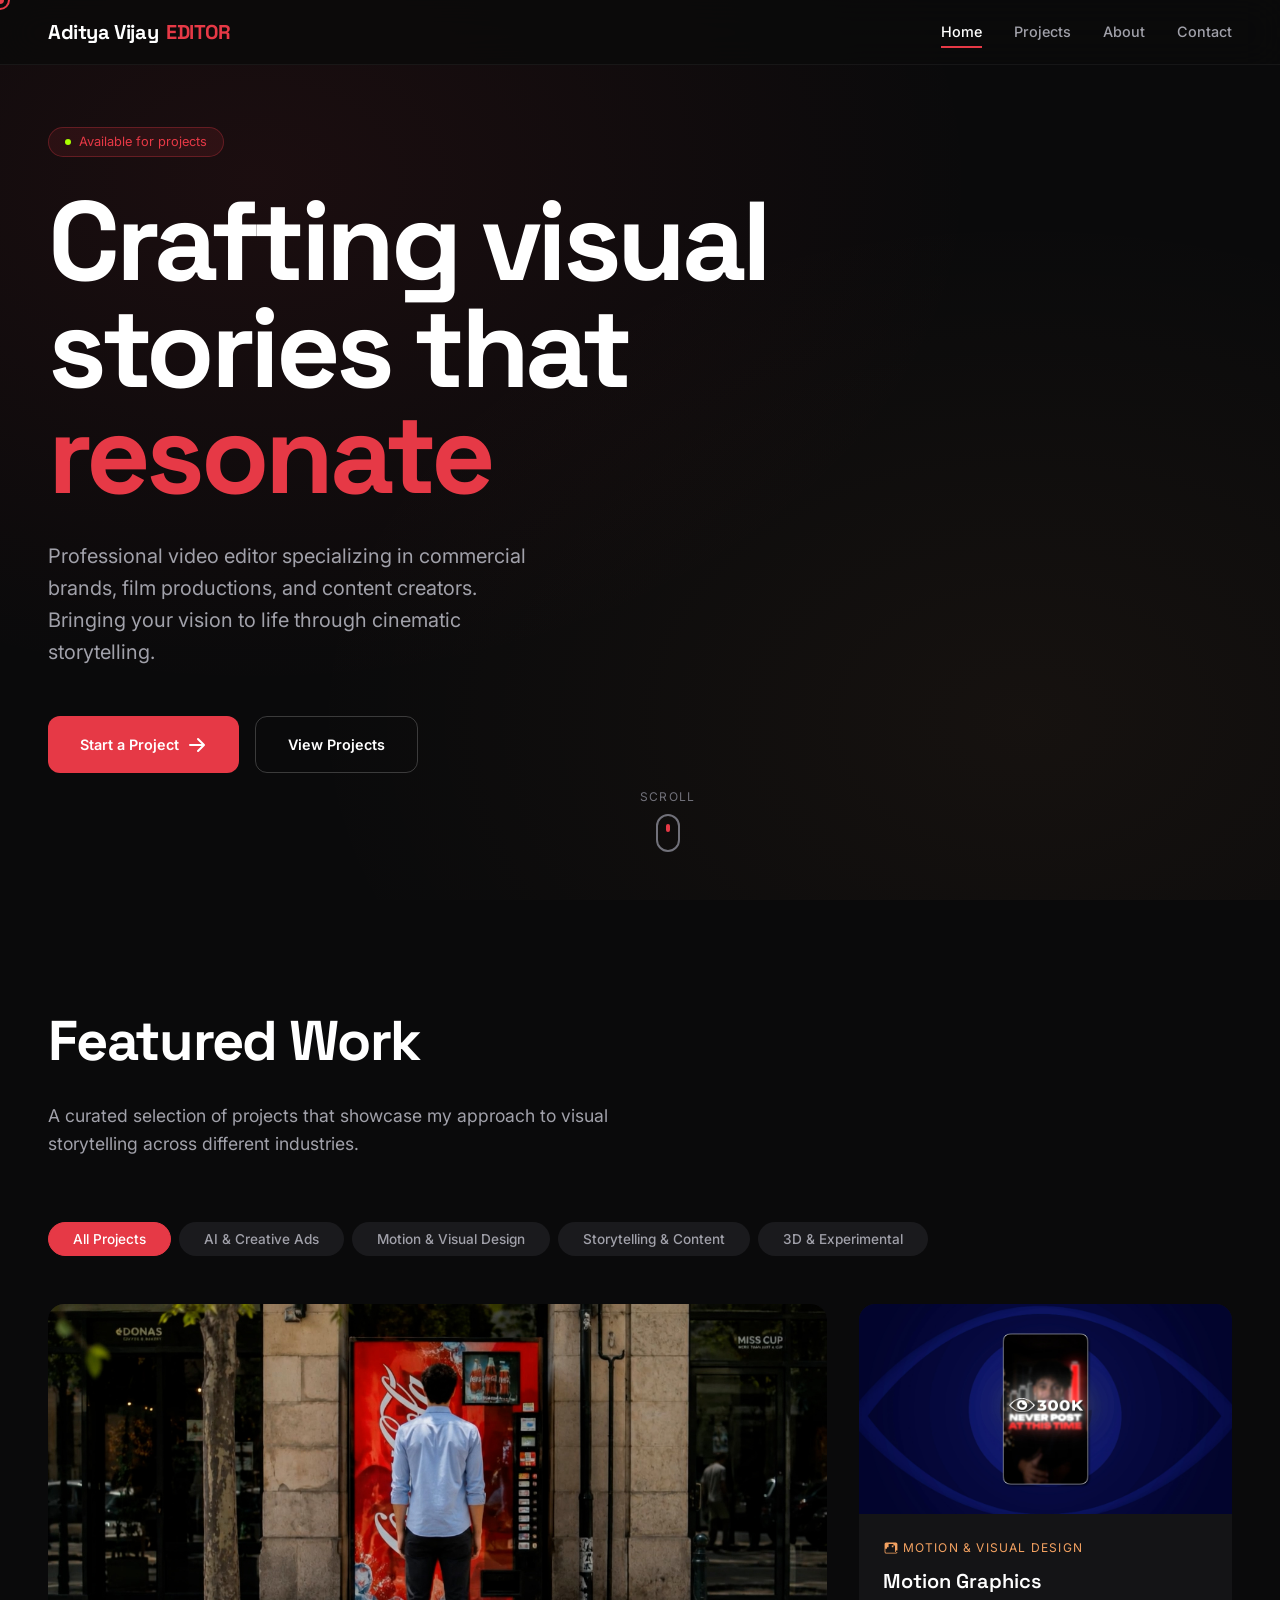
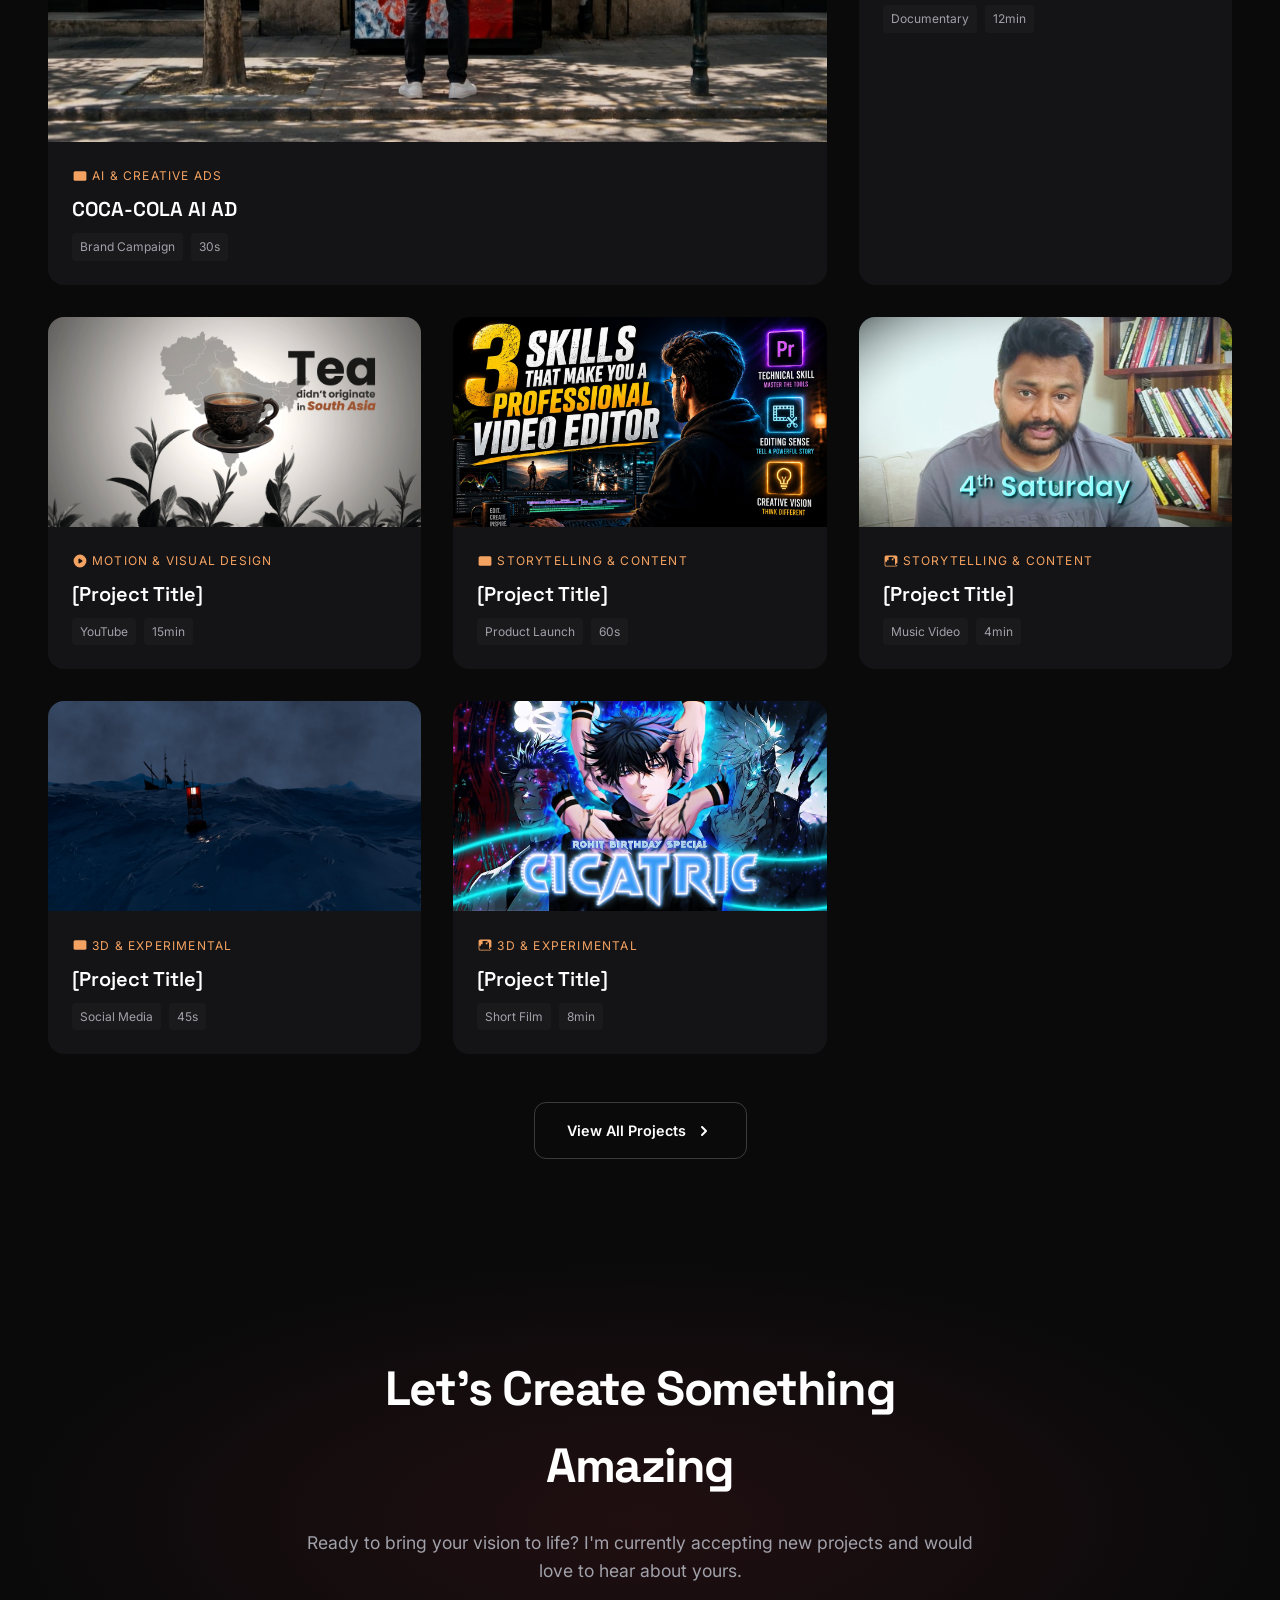
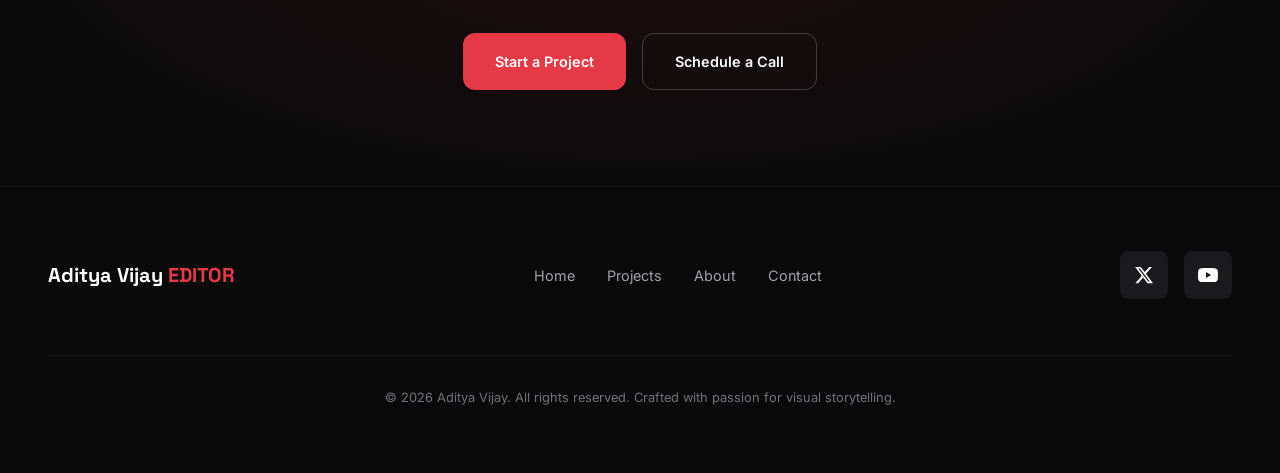
==== video-editor-portfolio/index.html @ f231af37 "Update index.html" ====
<!DOCTYPE html>
<html lang="en">
<head>
  <meta charset="UTF-8">
  <meta name="viewport" content="width=device-width, initial-scale=1.0">
  <meta name="description" content="Professional video editor portfolio showcasing commercial, film, and content creator projects. Specializing in cinematic storytelling and impactful visual narratives.">
  <meta name="keywords" content="video editor, video editing, film editing, commercial video, content creator, youtube editor, documentary editing">
  <meta name="author" content="Aditya Vijay">

  <!-- Open Graph / Social -->
  <meta property="og:type" content="website">
  <meta property="og:title" content="Aditya Vijay - Video Editor">
  <meta property="og:description" content="Professional video editor specializing in commercial, film, and content creator projects.">
  <meta property="og:image" content="images/og-image.jpg">

  <!-- Favicon -->
  <link rel="icon" type="image/svg+xml" href="data:image/svg+xml,<svg xmlns='http://www.w3.org/2000/svg' viewBox='0 0 100 100'><text y='.9em' font-size='90'>🎬</text></svg>">

  <!-- Fonts -->
  <link rel="preconnect" href="https://fonts.googleapis.com">
  <link rel="preconnect" href="https://fonts.gstatic.com" crossorigin>
  <link href="https://fonts.googleapis.com/css2?family=Inter:wght@400;500;600;700&family=Space+Grotesk:wght@600;700&display=swap" rel="stylesheet">

  <!-- Styles -->
  <link rel="stylesheet" href="css/styles.css">

  <title>Aditya Vijay | Video Editor</title>
</head>
<body>
  <!-- Custom Cursor -->
  <div class="cursor"></div>
  <div class="cursor-follower"></div>

  <!-- Navigation -->
  <nav class="nav">
    <a href="index.html" class="nav-logo">
      Aditya Vijay <span>EDITOR</span>
    </a>

    <ul class="nav-links">
      <li><a href="index.html" class="nav-link active">Home</a></li>
      <li><a href="projects.html" class="nav-link">Projects</a></li>
      <li><a href="about.html" class="nav-link">About</a></li>
      <li><a href="contact.html" class="nav-link">Contact</a></li>
    </ul>

    <button class="nav-toggle" aria-label="Toggle menu">
      <span></span>
      <span></span>
      <span></span>
    </button>
  </nav>

  <!-- Hero Section -->
  <section class="hero">
    <div class="hero-content">
      <div class="hero-badge">
        Available for projects
      </div>
      <h1 class="hero-title">
        <span class="line">Crafting visual</span>
        <span class="line">stories that <span class="highlight">resonate</span></span>
      </h1>
      <p class="hero-subtitle">
        Professional video editor specializing in commercial brands, film productions, and content creators. Bringing your vision to life through cinematic storytelling.
      </p>
      <div class="hero-cta">
        <a href="contact.html" class="btn btn-primary">
          Start a Project
          <svg width="20" height="20" viewBox="0 0 20 20" fill="currentColor">
            <path fill-rule="evenodd" d="M10.293 3.293a1 1 0 011.414 0l6 6a1 1 0 010 1.414l-6 6a1 1 0 01-1.414-1.414L14.586 11H3a1 1 0 110-2h11.586l-4.293-4.293a1 1 0 010-1.414z" clip-rule="evenodd"/>
          </svg>
        </a>
        <a href="#work" class="btn btn-secondary">
          View Projects
        </a>
      </div>
    </div>

    <div class="hero-scroll">
      <span>Scroll</span>
      <div class="mouse"></div>
    </div>
  </section>

  <!-- Featured Projects Section -->
  <section id="work" class="section">
    <div class="section-header reveal">
      <h2 class="section-title">Featured Work</h2>
      <p class="section-subtitle">A curated selection of projects that showcase my approach to visual storytelling across different industries.</p>
    </div>

    <!-- Filter Buttons -->
    <div class="filter reveal">
      <button class="filter-btn active" data-filter="all">All Projects</button>
      <button class="filter-btn" data-filter="ai-ads">AI & Creative Ads</button>
      <button class="filter-btn" data-filter="motion">Motion & Visual Design</button>
      <button class="filter-btn" data-filter="storytelling">Storytelling & Content</button>
      <button class="filter-btn" data-filter="3d">3D & Experimental</button>
    </div>

    <!-- Projects Grid -->
    <div class="projects-grid">
      <!-- Project 1 - Commercial (Featured/Large) -->
      <article class="project-card large reveal" data-category="ai-ads">
        <div class="project-thumbnail">
          <!-- PLACEHOLDER: Replace src with actual thumbnail -->
          <img src="Images/AI-AD.jpg" alt="Project thumbnail" loading="lazy">
          <div class="project-overlay">
            <a href="projects/project-1.html" class="btn btn-primary">View Project</a>
          </div>
        </div>
        <div class="project-info">
          <span class="project-category">
            <svg width="16" height="16" fill="currentColor" viewBox="0 0 20 20">
              <path d="M2 6a2 2 0 012-2h12a2 2 0 012 2v8a2 2 0 01-2 2H4a2 2 0 01-2-2V6z"/>
            </svg>
            AI & Creative Ads
          </span>
          <h3 class="project-title">COCA-COLA AI AD</h3>
          <div class="project-tags">
            <span class="project-tag">Brand Campaign</span>
            <span class="project-tag">30s</span>
          </div>
        </div>
      </article>

      <!-- Project 2 - Film -->
      <article class="project-card reveal" data-category="motion">
        <div class="project-thumbnail">
          <img src="Images/Motion-Graphics.jpg" loading="lazy">
          <div class="project-overlay">
            <a href="projects/project-2.html" class="btn btn-primary">View Project</a>
          </div>
        </div>
        <div class="project-info">
          <span class="project-category">
            <svg width="16" height="16" fill="currentColor" viewBox="0 0 20 20">
              <path fill-rule="evenodd" d="M4 3a2 2 0 00-2 2v10a2 2 0 002 2h12a2 2 0 002-2V5a2 2 0 00-2-2H4zm3 2h6v4H7V5zm8 8v2h1v-2h-1zm-2-2H3v4a1 1 0 001 1h12a1 1 0 001-1v-4h-2zm-2-2H5v2h6V9zm6 4h1v2h-1v-2zm-2-2h2v2h-2v-2zm-4-4h4v4h-4V7z" clip-rule="evenodd"/>
            </svg>
            Motion & Visual Design
          </span>
          <h3 class="project-title">Motion Graphics</h3>
          <div class="project-tags">
            <span class="project-tag">Documentary</span>
            <span class="project-tag">12min</span>
          </div>
        </div>
      </article>

      <!-- Project 3 - Content Creator -->
      <article class="project-card reveal" data-category="motion">
        <div class="project-thumbnail">
          <img src="Images/Info-Graphics.jpg" alt="Project thumbnail" loading="lazy">
          <div class="project-overlay">
            <a href="projects/project-3.html" class="btn btn-primary">View Project</a>
          </div>
        </div>
        <div class="project-info">
          <span class="project-category">
            <svg width="16" height="16" fill="currentColor" viewBox="0 0 20 20">
              <path fill-rule="evenodd" d="M10 18a8 8 0 100-16 8 8 0 000 16zM9.555 7.168A1 1 0 008 8v4a1 1 0 001.555.832l3-2a1 1 0 000-1.664l-3-2z" clip-rule="evenodd"/>
            </svg>
            Motion & Visual Design
          </span>
          <h3 class="project-title">[Project Title]</h3>
          <div class="project-tags">
            <span class="project-tag">YouTube</span>
            <span class="project-tag">15min</span>
          </div>
        </div>
      </article>

      <!-- Project 4 - Commercial -->
      <article class="project-card reveal" data-category="storytelling">
        <div class="project-thumbnail">
          <img src="Images/Longform.jpg" alt="Project thumbnail" loading="lazy">
          <div class="project-overlay">
            <a href="projects/project-4.html" class="btn btn-primary">View Project</a>
          </div>
        </div>
        <div class="project-info">
          <span class="project-category">
            <svg width="16" height="16" fill="currentColor" viewBox="0 0 20 20">
              <path d="M2 6a2 2 0 012-2h12a2 2 0 012 2v8a2 2 0 01-2 2H4a2 2 0 01-2-2V6z"/>
            </svg>
            Storytelling & Content
          </span>
          <h3 class="project-title">[Project Title]</h3>
          <div class="project-tags">
            <span class="project-tag">Product Launch</span>
            <span class="project-tag">60s</span>
          </div>
        </div>
      </article>

      <!-- Project 5 - Film -->
      <article class="project-card reveal" data-category="storytelling">
        <div class="project-thumbnail">
          <img src="Images/Documentary.jpg" alt="Project thumbnail" loading="lazy">
          <div class="project-overlay">
            <a href="projects/project-5.html" class="btn btn-primary">View Project</a>
          </div>
        </div>
        <div class="project-info">
          <span class="project-category">
            <svg width="16" height="16" fill="currentColor" viewBox="0 0 20 20">
              <path fill-rule="evenodd" d="M4 3a2 2 0 00-2 2v10a2 2 0 002 2h12a2 2 0 002-2V5a2 2 0 00-2-2H4zm3 2h6v4H7V5zm8 8v2h1v-2h-1zm-2-2H3v4a1 1 0 001 1h12a1 1 0 001-1v-4h-2zm-2-2H5v2h6V9zm6 4h1v2h-1v-2zm-2-2h2v2h-2v-2zm-4-4h4v4h-4V7z" clip-rule="evenodd"/>
            </svg>
            Storytelling & Content
          </span>
          <h3 class="project-title">[Project Title]</h3>
          <div class="project-tags">
            <span class="project-tag">Music Video</span>
            <span class="project-tag">4min</span>
          </div>
        </div>
      </article>

      <!-- Project 7 - Commercial -->
      <article class="project-card reveal" data-category="3d">
        <div class="project-thumbnail">
          <img src="Images/3D.jpg" alt="Project thumbnail" loading="lazy">
          <div class="project-overlay">
            <a href="projects/project-7.html" class="btn btn-primary">View Project</a>
          </div>
        </div>
        <div class="project-info">
          <span class="project-category">
            <svg width="16" height="16" fill="currentColor" viewBox="0 0 20 20">
              <path d="M2 6a2 2 0 012-2h12a2 2 0 012 2v8a2 2 0 01-2 2H4a2 2 0 01-2-2V6z"/>
            </svg>
            3D & Experimental
          </span>
          <h3 class="project-title">[Project Title]</h3>
          <div class="project-tags">
            <span class="project-tag">Social Media</span>
            <span class="project-tag">45s</span>
          </div>
        </div>
      </article>

      <!-- Project 8 - Film -->
      <article class="project-card reveal" data-category="3d">
        <div class="project-thumbnail">
          <img src="Images/AMV.jpg" loading="lazy">
          <div class="project-overlay">
            <a href="projects/project-8.html" class="btn btn-primary">View Project</a>
          </div>
        </div>
        <div class="project-info">
          <span class="project-category">
            <svg width="16" height="16" fill="currentColor" viewBox="0 0 20 20">
              <path fill-rule="evenodd" d="M4 3a2 2 0 00-2 2v10a2 2 0 002 2h12a2 2 0 002-2V5a2 2 0 00-2-2H4zm3 2h6v4H7V5zm8 8v2h1v-2h-1zm-2-2H3v4a1 1 0 001 1h12a1 1 0 001-1v-4h-2zm-2-2H5v2h6V9zm6 4h1v2h-1v-2zm-2-2h2v2h-2v-2zm-4-4h4v4h-4V7z" clip-rule="evenodd"/>
            </svg>
            3D & Experimental
          </span>
          <h3 class="project-title">[Project Title]</h3>
          <div class="project-tags">
            <span class="project-tag">Short Film</span>
            <span class="project-tag">8min</span>
          </div>
        </div>
      </article>
    </div>

    <!-- View All Projects CTA -->
    <div class="text-center mt-5 reveal">
      <a href="projects.html" class="btn btn-secondary">
        View All Projects
        <svg width="20" height="20" viewBox="0 0 20 20" fill="currentColor">
          <path fill-rule="evenodd" d="M7.293 14.707a1 1 0 010-1.414L10.586 10 7.293 6.707a1 1 0 011.414-1.414l4 4a1 1 0 010 1.414l-4 4a1 1 0 01-1.414 0z" clip-rule="evenodd"/>
        </svg>
      </a>
    </div>
  </section>

  <!-- CTA Section -->
  <section class="cta-section">
    <div class="cta-content reveal">
      <h2>Let's Create Something Amazing</h2>
      <p>Ready to bring your vision to life? I'm currently accepting new projects and would love to hear about yours.</p>
      <div class="cta-buttons">
        <a href="contact.html" class="btn btn-primary">
          Start a Project
        </a>
        <a href="contact.html#schedule" class="btn btn-secondary">
          Schedule a Call
        </a>
      </div>
    </div>
  </section>

  <!-- Footer -->
  <footer class="footer">
    <div class="footer-content">
      <a href="index.html" class="footer-logo">
        Aditya Vijay <span>EDITOR</span>
      </a>

      <div class="footer-links">
        <a href="index.html" class="footer-link">Home</a>
        <a href="projects.html" class="footer-link">Projects</a>
        <a href="about.html" class="footer-link">About</a>
        <a href="contact.html" class="footer-link">Contact</a>
      </div>

      <!-- Social Links -->
      <div class="footer-social">
        <a href="#" class="social-link" aria-label="X (Twitter)" title="X (Twitter)">
          <svg viewBox="0 0 24 24" fill="currentColor">
            <path d="M18.244 2.25h3.308l-7.227 8.26 8.502 11.24H16.17l-5.214-6.817L4.99 21.75H1.68l7.73-8.835L1.254 2.25H8.08l4.713 6.231zm-1.161 17.52h1.833L7.084 4.126H5.117z"/>
          </svg>
        </a>
        <a href="https://www.youtube.com/@AdityaVijay-Edits" class="social-link" aria-label="YouTube" title="YouTube" target="_blank">
          <svg viewBox="0 0 24 24" fill="currentColor">
            <path d="M23.498 6.186a3.016 3.016 0 0 0-2.122-2.136C19.505 3.545 12 3.545 12 3.545s-7.505 0-9.377.505A3.017 3.017 0 0 0 .502 6.186C0 8.07 0 12 0 12s0 3.93.502 5.814a3.016 3.016 0 0 0 2.122 2.136c1.871.505 9.376.505 9.376.505s7.505 0 9.377-.505a3.015 3.015 0 0 0 2.122-2.136C24 15.93 24 12 24 12s0-3.93-.502-5.814zM9.545 15.568V8.432L15.818 12l-6.273 3.568z"/>
          </svg>
        </a>
      </div>

      <p class="footer-copyright">
        © 2026 Aditya Vijay. All rights reserved. Crafted with passion for visual storytelling.
      </p>
    </div>
  </footer>

  <!-- Scripts -->
  <script src="js/main.js"></script>
</body>
</html>
---- video-editor-portfolio/css/styles.css ----
/* ========================================
   VIDEO EDITOR PORTFOLIO - MAIN STYLES
   Experimental & Cinematic Design
   ======================================== */

/* CSS CUSTOM PROPERTIES */
:root {
  /* Colors - Dark Cinematic Palette */
  --color-bg-primary: #0a0a0b;
  --color-bg-secondary: #111113;
  --color-bg-tertiary: #1a1a1d;
  --color-bg-card: #141416;

  /* Accent Colors */
  --color-accent-primary: #e63946;
  --color-accent-secondary: #f4a261;
  --color-accent-glow: rgba(230, 57, 70, 0.4);

  /* Text Colors */
  --color-text-primary: #ffffff;
  --color-text-secondary: #a1a1aa;
  --color-text-muted: #71717a;

  /* Typography */
  --font-main: 'Inter', -apple-system, BlinkMacSystemFont, 'Segoe UI', sans-serif;
  --font-display: 'Space Grotesk', 'Inter', sans-serif;

  /* Spacing */
  --space-xs: 0.25rem;
  --space-sm: 0.5rem;
  --space-md: 1rem;
  --space-lg: 1.5rem;
  --space-xl: 2rem;
  --space-2xl: 3rem;
  --space-3xl: 4rem;
  --space-4xl: 6rem;

  /* Transitions */
  --transition-fast: 150ms cubic-bezier(0.4, 0, 0.2, 1);
  --transition-base: 300ms cubic-bezier(0.4, 0, 0.2, 1);
  --transition-slow: 500ms cubic-bezier(0.4, 0, 0.2, 1);
  --transition-smooth: 600ms cubic-bezier(0.34, 1.56, 0.64, 1);

  /* Border Radius */
  --radius-sm: 4px;
  --radius-md: 8px;
  --radius-lg: 12px;
  --radius-xl: 16px;
  --radius-full: 9999px;

  /* Shadows */
  --shadow-glow: 0 0 40px var(--color-accent-glow);
  --shadow-card: 0 4px 24px rgba(0, 0, 0, 0.4);
  --shadow-hover: 0 8px 40px rgba(0, 0, 0, 0.6);
}

/* ========================================
   BASE RESET & TYPOGRAPHY
   ======================================== */

*, *::before, *::after {
  margin: 0;
  padding: 0;
  box-sizing: border-box;
}

html {
  scroll-behavior: smooth;
  -webkit-font-smoothing: antialiased;
  -moz-osx-font-smoothing: grayscale;
}

body {
  font-family: var(--font-main);
  background-color: var(--color-bg-primary);
  color: var(--color-text-primary);
  line-height: 1.6;
  overflow-x: hidden;
  cursor: none; /* Custom cursor enabled */
}

a {
  color: inherit;
  text-decoration: none;
  cursor: none;
}

button {
  font-family: inherit;
  cursor: none;
  border: none;
  background: none;
}

img, video {
  max-width: 100%;
  height: auto;
  display: block;
}

/* Custom Cursor */
.cursor {
  width: 20px;
  height: 20px;
  border: 2px solid var(--color-accent-primary);
  border-radius: 50%;
  position: fixed;
  pointer-events: none;
  z-index: 10000;
  transition: transform 0.1s ease, background 0.2s ease;
  transform: translate(-50%, -50%);
}

.cursor.hover {
  transform: translate(-50%, -50%) scale(1.5);
  background: var(--color-accent-primary);
  opacity: 0.3;
}

.cursor-follower {
  width: 8px;
  height: 8px;
  background: var(--color-accent-primary);
  border-radius: 50%;
  position: fixed;
  pointer-events: none;
  z-index: 10001;
  transition: transform 0.08s ease;
  transform: translate(-50%, -50%);
}

/* ========================================
   NAVIGATION
   ======================================== */

.nav {
  position: fixed;
  top: 0;
  left: 0;
  right: 0;
  z-index: 1000;
  padding: var(--space-md) var(--space-2xl);
  display: flex;
  justify-content: space-between;
  align-items: center;
  background: rgba(10, 10, 11, 0.8);
  backdrop-filter: blur(20px);
  border-bottom: 1px solid rgba(255, 255, 255, 0.05);
  transition: transform var(--transition-base);
}

.nav.hidden {
  transform: translateY(-100%);
}

.nav-logo {
  font-family: var(--font-display);
  font-size: 1.25rem;
  font-weight: 700;
  letter-spacing: -0.02em;
  color: var(--color-text-primary);
  display: flex;
  align-items: center;
  gap: var(--space-sm);
}

.nav-logo span {
  color: var(--color-accent-primary);
}

.nav-links {
  display: flex;
  gap: var(--space-xl);
  list-style: none;
}

.nav-link {
  font-size: 0.9rem;
  font-weight: 500;
  color: var(--color-text-secondary);
  position: relative;
  padding: var(--space-sm) 0;
  transition: color var(--transition-fast);
}

.nav-link::after {
  content: '';
  position: absolute;
  bottom: 0;
  left: 0;
  width: 0;
  height: 2px;
  background: var(--color-accent-primary);
  transition: width var(--transition-base);
}

.nav-link:hover,
.nav-link.active {
  color: var(--color-text-primary);
}

.nav-link:hover::after,
.nav-link.active::after {
  width: 100%;
}

/* Mobile Menu Toggle */
.nav-toggle {
  display: none;
  flex-direction: column;
  gap: 5px;
  padding: var(--space-sm);
}

.nav-toggle span {
  width: 24px;
  height: 2px;
  background: var(--color-text-primary);
  transition: var(--transition-base);
}

/* ========================================
   HERO SECTION
   ======================================== */

.hero {
  min-height: 100vh;
  display: flex;
  flex-direction: column;
  justify-content: center;
  padding: var(--space-4xl) var(--space-2xl);
  position: relative;
  overflow: hidden;
}

.hero::before {
  content: '';
  position: absolute;
  top: 0;
  left: 0;
  right: 0;
  bottom: 0;
  background:
    radial-gradient(ellipse at 20% 20%, rgba(230, 57, 70, 0.08) 0%, transparent 50%),
    radial-gradient(ellipse at 80% 80%, rgba(244, 162, 97, 0.05) 0%, transparent 50%);
  pointer-events: none;
}

.hero-content {
  max-width: 800px;
  position: relative;
  z-index: 1;
}

.hero-badge {
  display: inline-flex;
  align-items: center;
  gap: var(--space-sm);
  padding: var(--space-xs) var(--space-md);
  background: rgba(230, 57, 70, 0.1);
  border: 1px solid rgba(230, 57, 70, 0.3);
  border-radius: var(--radius-full);
  font-size: 0.8rem;
  color: var(--color-accent-primary);
  margin-bottom: var(--space-xl);
  animation: fadeInUp 0.8s ease forwards;
}

.hero-badge::before {
  content: '';
  width: 6px;
  height: 6px;
  background: rgba(170, 255, 0, 1);
  border-radius: 50%;
  animation: pulse 2s infinite;
}

.hero-title {
  font-family: var(--font-display);
  font-size: clamp(3rem, 10vw, 7rem);
  font-weight: 700;
  line-height: 0.95;
  letter-spacing: -0.04em;
  margin-bottom: var(--space-xl);
  animation: fadeInUp 0.8s ease 0.1s forwards;
  opacity: 0;
}

.hero-title .line {
  display: block;
}

.hero-title .highlight {
  color: var(--color-accent-primary);
  position: relative;
}

.hero-subtitle {
  font-size: 1.25rem;
  color: var(--color-text-secondary);
  max-width: 500px;
  margin-bottom: var(--space-2xl);
  animation: fadeInUp 0.8s ease 0.2s forwards;
  opacity: 0;
}

.hero-cta {
  display: flex;
  gap: var(--space-md);
  flex-wrap: wrap;
  animation: fadeInUp 0.8s ease 0.3s forwards;
  opacity: 0;
}

/* Hero Scroll Indicator */
.hero-scroll {
  position: absolute;
  bottom: var(--space-2xl);
  left: 50%;
  transform: translateX(-50%);
  display: flex;
  flex-direction: column;
  align-items: center;
  gap: var(--space-sm);
  animation: fadeInUp 0.8s ease 0.5s forwards, float 3s ease-in-out infinite 1s;
  opacity: 0;
}

.hero-scroll span {
  font-size: 0.75rem;
  color: var(--color-text-muted);
  text-transform: uppercase;
  letter-spacing: 0.1em;
}

.hero-scroll .mouse {
  width: 24px;
  height: 38px;
  border: 2px solid var(--color-text-muted);
  border-radius: var(--radius-full);
  position: relative;
}

.hero-scroll .mouse::before {
  content: '';
  position: absolute;
  top: 8px;
  left: 50%;
  width: 4px;
  height: 8px;
  background: var(--color-accent-primary);
  border-radius: var(--radius-full);
  transform: translateX(-50%);
  animation: scroll 2s ease-in-out infinite;
}

/* ========================================
   BUTTONS
   ======================================== */

.btn {
  display: inline-flex;
  align-items: center;
  justify-content: center;
  gap: var(--space-sm);
  padding: var(--space-md) var(--space-xl);
  font-size: 0.9rem;
  font-weight: 600;
  border-radius: var(--radius-lg);
  transition: var(--transition-base);
  position: relative;
  overflow: hidden;
}

.btn-primary {
  background: var(--color-accent-primary);
  color: var(--color-text-primary);
}

.btn-primary:hover {
  background: #c1121f;
  transform: translateY(-2px);
  box-shadow: var(--shadow-glow);
}

.btn-secondary {
  background: transparent;
  color: var(--color-text-primary);
  border: 1px solid rgba(255, 255, 255, 0.2);
}

.btn-secondary:hover {
  background: rgba(255, 255, 255, 0.05);
  border-color: rgba(255, 255, 255, 0.4);
}

.btn-ghost {
  color: var(--color-text-secondary);
}

.btn-ghost:hover {
  color: var(--color-text-primary);
}

/* ========================================
   SECTION STYLES
   ======================================== */

.section {
  padding: var(--space-4xl) var(--space-2xl);
  position: relative;
}

.section-header {
  margin-bottom: var(--space-3xl);
}

.section-title {
  font-family: var(--font-display);
  font-size: clamp(2rem, 5vw, 3.5rem);
  font-weight: 700;
  letter-spacing: -0.03em;
  margin-bottom: var(--space-md);
}

.section-subtitle {
  font-size: 1.1rem;
  color: var(--color-text-secondary);
  max-width: 600px;
}

/* ========================================
   CLIENT LOGOS SECTION
   ======================================== */

.clients {
  padding: var(--space-3xl) var(--space-2xl);
  border-top: 1px solid rgba(255, 255, 255, 0.05);
  border-bottom: 1px solid rgba(255, 255, 255, 0.05);
  overflow: hidden;
}

.clients-title {
  font-size: 0.8rem;
  text-transform: uppercase;
  letter-spacing: 0.1em;
  color: var(--color-text-muted);
  margin-bottom: var(--space-xl);
  text-align: center;
}

.clients-track {
  display: flex;
  gap: var(--space-3xl);
  animation: scroll 20s linear infinite;
}

.clients-track:hover {
  animation-play-state: paused;
}

.client-logo {
  flex-shrink: 0;
  height: 40px;
  display: flex;
  align-items: center;
  justify-content: center;
  opacity: 0.5;
  transition: opacity var(--transition-fast);
}

.client-logo:hover {
  opacity: 1;
}

.client-logo svg {
  height: 100%;
  width: auto;
}

/* ========================================
   FILTER BUTTONS
   ======================================== */

.filter {
  display: flex;
  gap: var(--space-sm);
  flex-wrap: wrap;
  margin-bottom: var(--space-2xl);
}

.filter-btn {
  padding: var(--space-sm) var(--space-lg);
  font-size: 0.85rem;
  font-weight: 500;
  color: var(--color-text-secondary);
  background: var(--color-bg-tertiary);
  border-radius: var(--radius-full);
  transition: var(--transition-base);
  border: 1px solid transparent;
}

.filter-btn:hover {
  color: var(--color-text-primary);
  background: var(--color-bg-card);
}

.filter-btn.active {
  color: var(--color-text-primary);
  background: var(--color-accent-primary);
  border-color: var(--color-accent-primary);
}

/* ========================================
   PROJECT GRID
   ======================================== */

.projects-grid {
  display: grid;
  grid-template-columns: repeat(auto-fit, minmax(350px, 1fr));
  gap: var(--space-xl);
}

.project-card {
  position: relative;
  border-radius: var(--radius-xl);
  overflow: hidden;
  background: var(--color-bg-card);
  transition: var(--transition-smooth);
  opacity: 1;
  transform: translateY(0);
}

.project-card.hidden {
  display: none;
}

.project-card.animating {
  opacity: 0;
  transform: translateY(20px);
}

.project-card:hover {
  transform: translateY(-8px);
  box-shadow: var(--shadow-hover);
}

.project-thumbnail {
  position: relative;
  aspect-ratio: 16/9;
  overflow: hidden;
  background: var(--color-bg-tertiary);
}

.project-thumbnail img {
  width: 100%;
  height: 100%;
  object-fit: cover;
  transition: transform var(--transition-slow);
}

.project-card:hover .project-thumbnail img {
  transform: scale(1.05);
}

.project-overlay {
  position: absolute;
  inset: 0;
  background: linear-gradient(to top, rgba(0, 0, 0, 0.9) 0%, transparent 60%);
  display: flex;
  flex-direction: column;
  justify-content: flex-end;
  padding: var(--space-xl);
  opacity: 0;
  transition: opacity var(--transition-base);
}

.project-card:hover .project-overlay {
  opacity: 1;
}

.project-overlay .btn {
  align-self: flex-start;
  margin-top: var(--space-md);
}

.project-category {
  display: inline-flex;
  align-items: center;
  gap: var(--space-xs);
  font-size: 0.75rem;
  text-transform: uppercase;
  letter-spacing: 0.1em;
  color: var(--color-accent-secondary);
  margin-bottom: var(--space-sm);
}

.project-info {
  padding: var(--space-lg);
}

.project-client {
  font-size: 0.85rem;
  color: var(--color-text-muted);
  margin-bottom: var(--space-xs);
}

.project-title {
  font-family: var(--font-display);
  font-size: 1.25rem;
  font-weight: 600;
  margin-bottom: var(--space-sm);
}

.project-tags {
  display: flex;
  gap: var(--space-sm);
  flex-wrap: wrap;
}

.project-tag {
  font-size: 0.75rem;
  padding: var(--space-xs) var(--space-sm);
  background: var(--color-bg-tertiary);
  color: var(--color-text-secondary);
  border-radius: var(--radius-sm);
}

/* Asymmetric Layout for Featured Projects */
.project-card.large {
  grid-column: span 2;
}

@media (max-width: 768px) {
  .project-card.large {
    grid-column: span 1;
  }
}

/* ========================================
   PROJECT DETAIL PAGE
   ======================================== */

.project-hero {
  min-height: 60vh;
  display: flex;
  flex-direction: column;
  justify-content: flex-end;
  padding: var(--space-4xl) var(--space-2xl);
  position: relative;
  background: var(--color-bg-secondary);
}

.project-hero::before {
  content: '';
  position: absolute;
  inset: 0;
  background: linear-gradient(to top, var(--color-bg-primary) 0%, transparent 50%);
  pointer-events: none;
}

.project-hero-content {
  max-width: 800px;
  position: relative;
  z-index: 1;
}

.project-hero .project-category {
  margin-bottom: var(--space-lg);
}

.project-hero h1 {
  font-family: var(--font-display);
  font-size: clamp(2.5rem, 6vw, 4rem);
  font-weight: 700;
  letter-spacing: -0.03em;
  margin-bottom: var(--space-lg);
}

.project-meta {
  display: flex;
  gap: var(--space-xl);
  flex-wrap: wrap;
  margin-bottom: var(--space-xl);
}

.project-meta-item {
  display: flex;
  flex-direction: column;
  gap: var(--space-xs);
}

.project-meta-label {
  font-size: 0.75rem;
  text-transform: uppercase;
  letter-spacing: 0.1em;
  color: var(--color-text-muted);
}

.project-meta-value {
  font-weight: 500;
}

.project-video {
  width: 100%;
  max-width: 1200px;
  margin: 0 auto;
  padding: var(--space-2xl);
}

.video-container {
  position: relative;
  aspect-ratio: 16/9;
  border-radius: var(--radius-xl);
  overflow: hidden;
  background: var(--color-bg-tertiary);
}

.video-container iframe,
.video-container video {
  width: 100%;
  height: 100%;
  border: none;
}

.project-description {
  max-width: 800px;
  margin: 0 auto;
  padding: var(--space-3xl) var(--space-2xl);
}

.project-description h2 {
  font-family: var(--font-display);
  font-size: 1.75rem;
  margin-bottom: var(--space-lg);
}

.project-description p {
  font-size: 1.1rem;
  color: var(--color-text-secondary);
  margin-bottom: var(--space-lg);
}

/* ========================================
   ABOUT PAGE
   ======================================== */

.about-intro {
  min-height: 60vh;
  display: flex;
  flex-direction: column;
  justify-content: center;
  padding: var(--space-4xl) var(--space-2xl);
}

.about-intro h1 {
  font-family: var(--font-display);
  font-size: clamp(2.5rem, 6vw, 4rem);
  font-weight: 700;
  letter-spacing: -0.03em;
  max-width: 900px;
  margin-bottom: var(--space-xl);
}

.about-intro p {
  font-size: 1.25rem;
  color: var(--color-text-secondary);
  max-width: 600px;
  line-height: 1.7;
}

.about-content {
  display: grid;
  grid-template-columns: 1fr 1fr;
  gap: var(--space-4xl);
  padding: var(--space-4xl) var(--space-2xl);
  max-width: 1400px;
  margin: 0 auto;
}

.about-image {
  position: relative;
}

.about-image-container {
  position: sticky;
  top: 100px;
  aspect-ratio: 3/4;
  border-radius: var(--radius-xl);
  overflow: hidden;
  background: var(--color-bg-tertiary);
}

.about-image-container img {
  width: 100%;
  height: 100%;
  object-fit: cover;
}

.about-text {
  padding-top: var(--space-xl);
}

.about-section {
  margin-bottom: var(--space-3xl);
}

.about-section h2 {
  font-family: var(--font-display);
  font-size: 1.75rem;
  margin-bottom: var(--space-lg);
  color: var(--color-accent-primary);
}

.about-section p {
  color: var(--color-text-secondary);
  margin-bottom: var(--space-md);
  line-height: 1.8;
}

.philosophy-list {
  list-style: none;
  display: flex;
  flex-direction: column;
  gap: var(--space-lg);
}

.philosophy-list li {
  display: flex;
  gap: var(--space-md);
  align-items: flex-start;
}

.philosophy-number {
  width: 32px;
  height: 32px;
  display: flex;
  align-items: center;
  justify-content: center;
  background: var(--color-accent-primary);
  color: var(--color-text-primary);
  font-weight: 600;
  font-size: 0.9rem;
  border-radius: var(--radius-full);
  flex-shrink: 0;
}

.philosophy-content h3 {
  font-size: 1.1rem;
  margin-bottom: var(--space-xs);
}

.philosophy-content p {
  font-size: 0.95rem;
}

/* ========================================
   CONTACT PAGE
   ======================================== */

.contact-hero {
  min-height: 50vh;
  display: flex;
  flex-direction: column;
  justify-content: center;
  padding: var(--space-4xl) var(--space-2xl);
}

.contact-hero h1 {
  font-family: var(--font-display);
  font-size: clamp(2.5rem, 6vw, 4rem);
  font-weight: 700;
  letter-spacing: -0.03em;
  margin-bottom: var(--space-lg);
}

.contact-hero p {
  font-size: 1.25rem;
  color: var(--color-text-secondary);
  max-width: 500px;
}

.contact-content {
  display: grid;
  grid-template-columns: 1fr 1fr;
  gap: var(--space-4xl);
  padding: var(--space-2xl) var(--space-2xl) var(--space-4xl);
  max-width: 1200px;
  margin: 0 auto;
}

.contact-form-container {
  background: var(--color-bg-secondary);
  padding: var(--space-2xl);
  border-radius: var(--radius-xl);
  border: 1px solid rgba(255, 255, 255, 0.05);
}

.contact-form h2 {
  font-family: var(--font-display);
  font-size: 1.5rem;
  margin-bottom: var(--space-xl);
}

.form-group {
  margin-bottom: var(--space-lg);
}

.form-group label {
  display: block;
  font-size: 0.85rem;
  font-weight: 500;
  margin-bottom: var(--space-sm);
  color: var(--color-text-secondary);
}

.form-group input,
.form-group textarea,
.form-group select {
  width: 100%;
  padding: var(--space-md);
  font-family: inherit;
  font-size: 1rem;
  color: var(--color-text-primary);
  background: var(--color-bg-primary);
  border: 1px solid rgba(255, 255, 255, 0.1);
  border-radius: var(--radius-md);
  transition: var(--transition-fast);
}

.form-group input:focus,
.form-group textarea:focus,
.form-group select:focus {
  outline: none;
  border-color: var(--color-accent-primary);
  box-shadow: 0 0 0 3px rgba(230, 57, 70, 0.1);
}

.form-group textarea {
  min-height: 150px;
  resize: vertical;
}

.form-row {
  display: grid;
  grid-template-columns: 1fr 1fr;
  gap: var(--space-md);
}

.form-submit {
  width: 100%;
  padding: var(--space-md);
  margin-top: var(--space-md);
}

.form-note {
  font-size: 0.8rem;
  color: var(--color-text-muted);
  text-align: center;
  margin-top: var(--space-md);
}

.contact-info {
  display: flex;
  flex-direction: column;
  gap: var(--space-xl);
}

.contact-card {
  background: var(--color-bg-secondary);
  padding: var(--space-xl);
  border-radius: var(--radius-xl);
  border: 1px solid rgba(255, 255, 255, 0.05);
}

.contact-card h3 {
  font-family: var(--font-display);
  font-size: 1.25rem;
  margin-bottom: var(--space-md);
}

.contact-card p {
  color: var(--color-text-secondary);
  margin-bottom: var(--space-lg);
}

.contact-card .btn {
  width: 100%;
}

/* Social Links */
.social-links {
  display: flex;
  gap: var(--space-md);
  margin-top: var(--space-lg);
}

.social-link {
  width: 48px;
  height: 48px;
  display: flex;
  align-items: center;
  justify-content: center;
  background: var(--color-bg-tertiary);
  border-radius: var(--radius-md);
  transition: var(--transition-base);
}

.social-link:hover {
  background: var(--color-accent-primary);
  transform: translateY(-3px);
}

.social-link svg {
  width: 20px;
  height: 20px;
  fill: currentColor;
}

/* ========================================
   FOOTER
   ======================================== */

.footer {
  padding: var(--space-3xl) var(--space-2xl);
  border-top: 1px solid rgba(255, 255, 255, 0.05);
}

.footer-content {
  display: flex;
  justify-content: space-between;
  align-items: center;
  flex-wrap: wrap;
  gap: var(--space-lg);
}

.footer-logo {
  font-family: var(--font-display);
  font-size: 1.25rem;
  font-weight: 700;
}

.footer-logo span {
  color: var(--color-accent-primary);
}

.footer-links {
  display: flex;
  gap: var(--space-xl);
}

.footer-link {
  font-size: 0.9rem;
  color: var(--color-text-secondary);
  transition: color var(--transition-fast);
}

.footer-link:hover {
  color: var(--color-text-primary);
}

.footer-social {
  display: flex;
  gap: var(--space-md);
}

.footer-copyright {
  width: 100%;
  text-align: center;
  font-size: 0.8rem;
  color: var(--color-text-muted);
  margin-top: var(--space-xl);
  padding-top: var(--space-xl);
  border-top: 1px solid rgba(255, 255, 255, 0.05);
}

/* ========================================
   TESTIMONIALS SECTION
   ======================================== */

.testimonials {
  padding: var(--space-4xl) var(--space-2xl);
  background: var(--color-bg-secondary);
}

.testimonials-grid {
  display: grid;
  grid-template-columns: repeat(auto-fit, minmax(300px, 1fr));
  gap: var(--space-xl);
  max-width: 1200px;
  margin: 0 auto;
}

.testimonial-card {
  background: var(--color-bg-primary);
  padding: var(--space-xl);
  border-radius: var(--radius-xl);
  border: 1px solid rgba(255, 255, 255, 0.05);
}

.testimonial-quote {
  font-size: 1rem;
  color: var(--color-text-secondary);
  line-height: 1.7;
  margin-bottom: var(--space-lg);
  font-style: italic;
}

.testimonial-author {
  display: flex;
  align-items: center;
  gap: var(--space-md);
}

.testimonial-avatar {
  width: 48px;
  height: 48px;
  border-radius: var(--radius-full);
  background: var(--color-bg-tertiary);
  display: flex;
  align-items: center;
  justify-content: center;
  font-weight: 600;
  color: var(--color-accent-primary);
}

.testimonial-info h4 {
  font-size: 0.95rem;
  margin-bottom: var(--space-xs);
}

.testimonial-info p {
  font-size: 0.8rem;
  color: var(--color-text-muted);
}

/* ========================================
   CTA SECTION
   ======================================== */

.cta-section {
  padding: var(--space-4xl) var(--space-2xl);
  text-align: center;
  position: relative;
  overflow: hidden;
}

.cta-section::before {
  content: '';
  position: absolute;
  inset: 0;
  background: radial-gradient(ellipse at center, rgba(230, 57, 70, 0.1) 0%, transparent 70%);
  pointer-events: none;
}

.cta-content {
  position: relative;
  z-index: 1;
  max-width: 700px;
  margin: 0 auto;
}

.cta-section h2 {
  font-family: var(--font-display);
  font-size: clamp(2rem, 5vw, 3rem);
  font-weight: 700;
  letter-spacing: -0.03em;
  margin-bottom: var(--space-lg);
}

.cta-section p {
  font-size: 1.1rem;
  color: var(--color-text-secondary);
  margin-bottom: var(--space-2xl);
}

.cta-buttons {
  display: flex;
  gap: var(--space-md);
  justify-content: center;
  flex-wrap: wrap;
}

/* ========================================
   ANIMATIONS
   ======================================== */

@keyframes fadeInUp {
  from {
    opacity: 0;
    transform: translateY(30px);
  }
  to {
    opacity: 1;
    transform: translateY(0);
  }
}

@keyframes float {
  0%, 100% {
    transform: translateX(-50%) translateY(0);
  }
  50% {
    transform: translateX(-50%) translateY(-10px);
  }
}

@keyframes scroll {
  0% {
    transform: translateY(0);
  }
  100% {
    transform: translateY(-50%);
  }
}

@keyframes pulse {
  0%, 100% {
    opacity: 1;
    transform: scale(1);
  }
  50% {
    opacity: 0.5;
    transform: scale(1.5);
  }
}

/* Reveal on Scroll Animation */
.reveal {
  opacity: 0;
  transform: translateY(40px);
  transition: opacity 0.8s ease, transform 0.8s ease;
}

.reveal.active {
  opacity: 1;
  transform: translateY(0);
}

/* ========================================
   LOADING STATE
   ======================================== */

.loading {
  display: flex;
  align-items: center;
  justify-content: center;
  min-height: 200px;
}

.loading::after {
  content: '';
  width: 40px;
  height: 40px;
  border: 3px solid var(--color-bg-tertiary);
  border-top-color: var(--color-accent-primary);
  border-radius: 50%;
  animation: spin 1s linear infinite;
}

@keyframes spin {
  to {
    transform: rotate(360deg);
  }
}

/* ========================================
   MOBILE RESPONSIVENESS
   ======================================== */

@media (max-width: 1024px) {
  .about-content {
    grid-template-columns: 1fr;
    gap: var(--space-2xl);
  }

  .about-image-container {
    position: relative;
    top: 0;
    max-width: 400px;
    margin: 0 auto;
  }

  .contact-content {
    grid-template-columns: 1fr;
  }
}

@media (max-width: 768px) {
  .nav {
    padding: var(--space-md) var(--space-lg);
  }

  .nav-links {
    position: fixed;
    top: 0;
    right: -100%;
    width: 80%;
    max-width: 400px;
    height: 100vh;
    background: var(--color-bg-secondary);
    flex-direction: column;
    padding: var(--space-4xl) var(--space-2xl);
    gap: var(--space-xl);
    transition: right var(--transition-base);
    border-left: 1px solid rgba(255, 255, 255, 0.05);
  }

  .nav-links.active {
    right: 0;
  }

  .nav-toggle {
    display: flex;
    z-index: 1001;
  }

  .nav-toggle.active span:nth-child(1) {
    transform: rotate(45deg) translate(5px, 5px);
  }

  .nav-toggle.active span:nth-child(2) {
    opacity: 0;
  }

  .nav-toggle.active span:nth-child(3) {
    transform: rotate(-45deg) translate(5px, -5px);
  }

  .section {
    padding: var(--space-3xl) var(--space-lg);
  }

  .hero {
    padding: var(--space-4xl) var(--space-lg);
  }

  .projects-grid {
    grid-template-columns: 1fr;
  }

  .form-row {
    grid-template-columns: 1fr;
  }

  .footer-content {
    flex-direction: column;
    text-align: center;
  }

  .footer-links {
    flex-wrap: wrap;
    justify-content: center;
  }

  .cursor,
  .cursor-follower {
    display: none;
  }

  body {
    cursor: auto;
  }
}

/* ========================================
   UTILITY CLASSES
   ======================================== */

.container {
  max-width: 1400px;
  margin: 0 auto;
  padding: 0 var(--space-2xl);
}

.text-center {
  text-align: center;
}

.text-accent {
  color: var(--color-accent-primary);
}

.mb-1 { margin-bottom: var(--space-sm); }
.mb-2 { margin-bottom: var(--space-md); }
.mb-3 { margin-bottom: var(--space-lg); }
.mb-4 { margin-bottom: var(--space-xl); }
.mb-5 { margin-bottom: var(--space-2xl); }
.mb-6 { margin-bottom: var(--space-3xl); }

.mt-1 { margin-top: var(--space-sm); }
.mt-2 { margin-top: var(--space-md); }
.mt-3 { margin-top: var(--space-lg); }
.mt-4 { margin-top: var(--space-xl); }
.mt-5 { margin-top: var(--space-2xl); }
.mt-6 { margin-top: var(--space-3xl); }
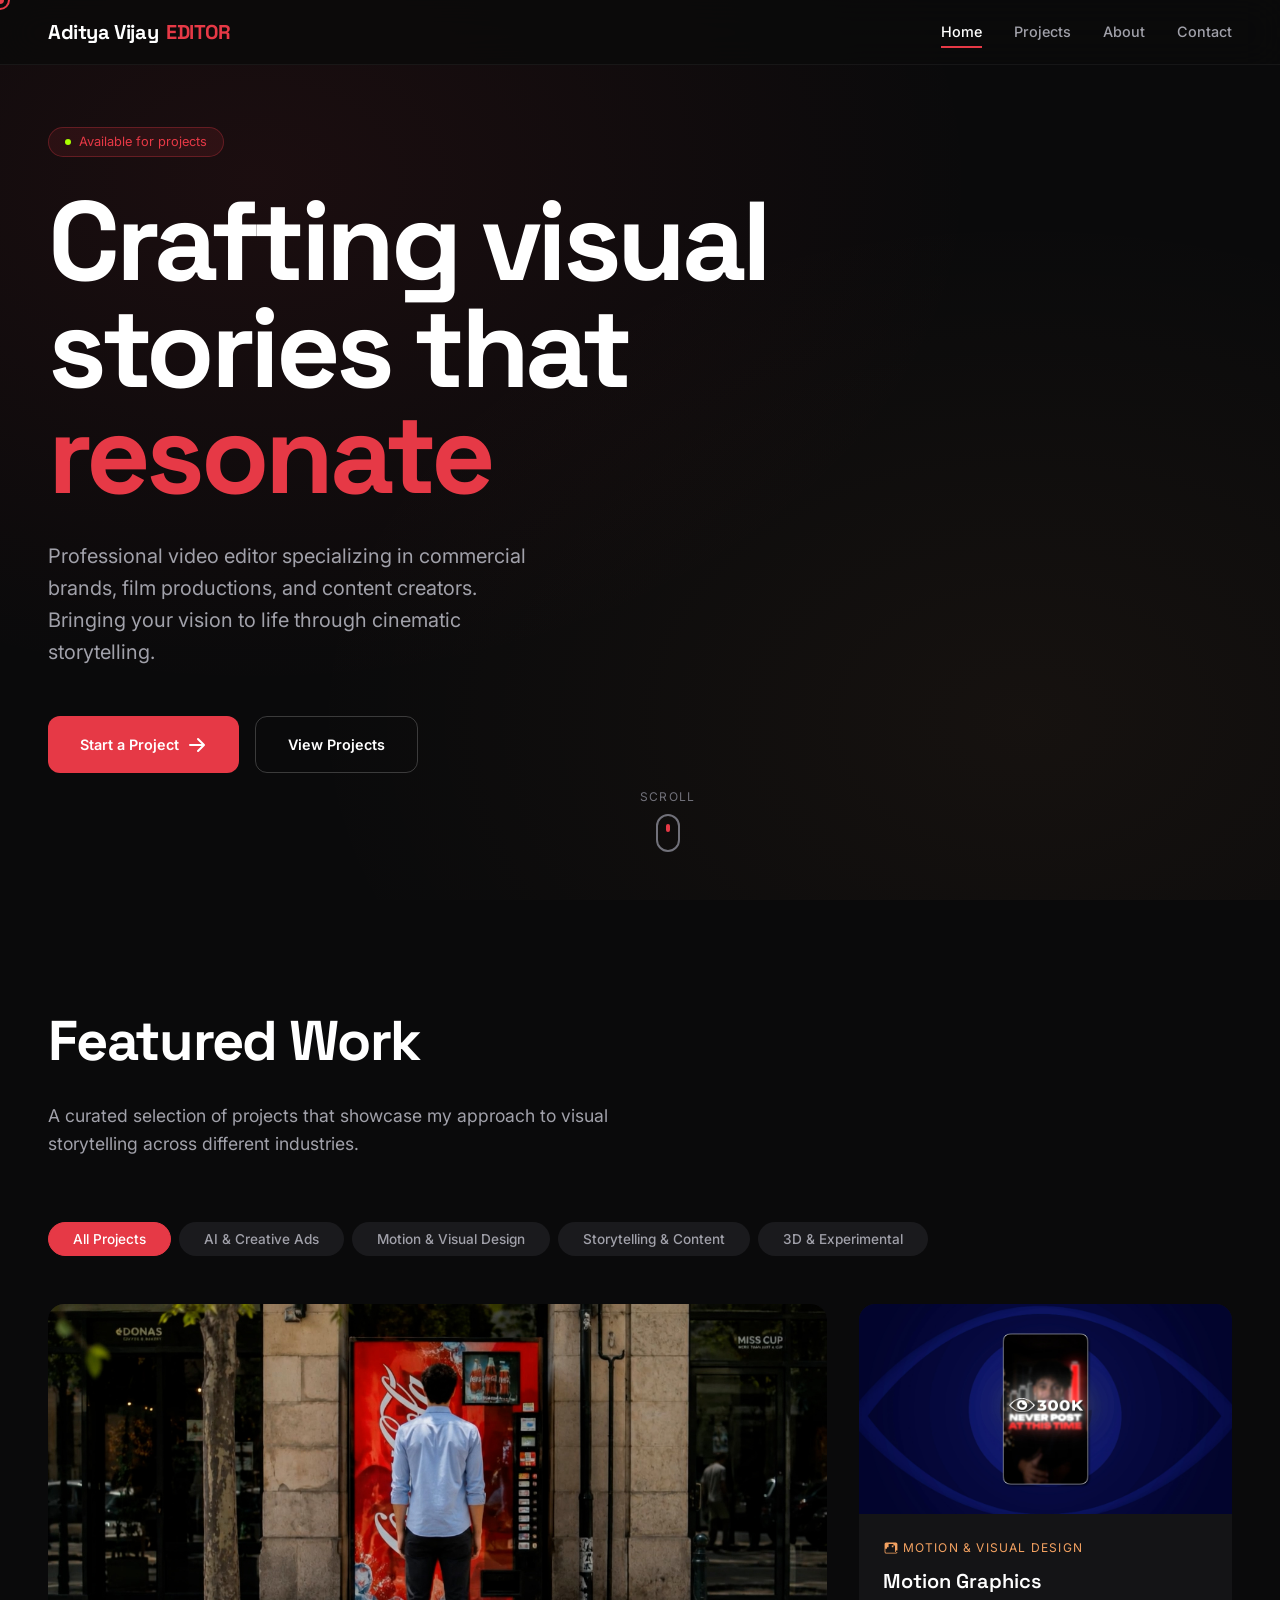
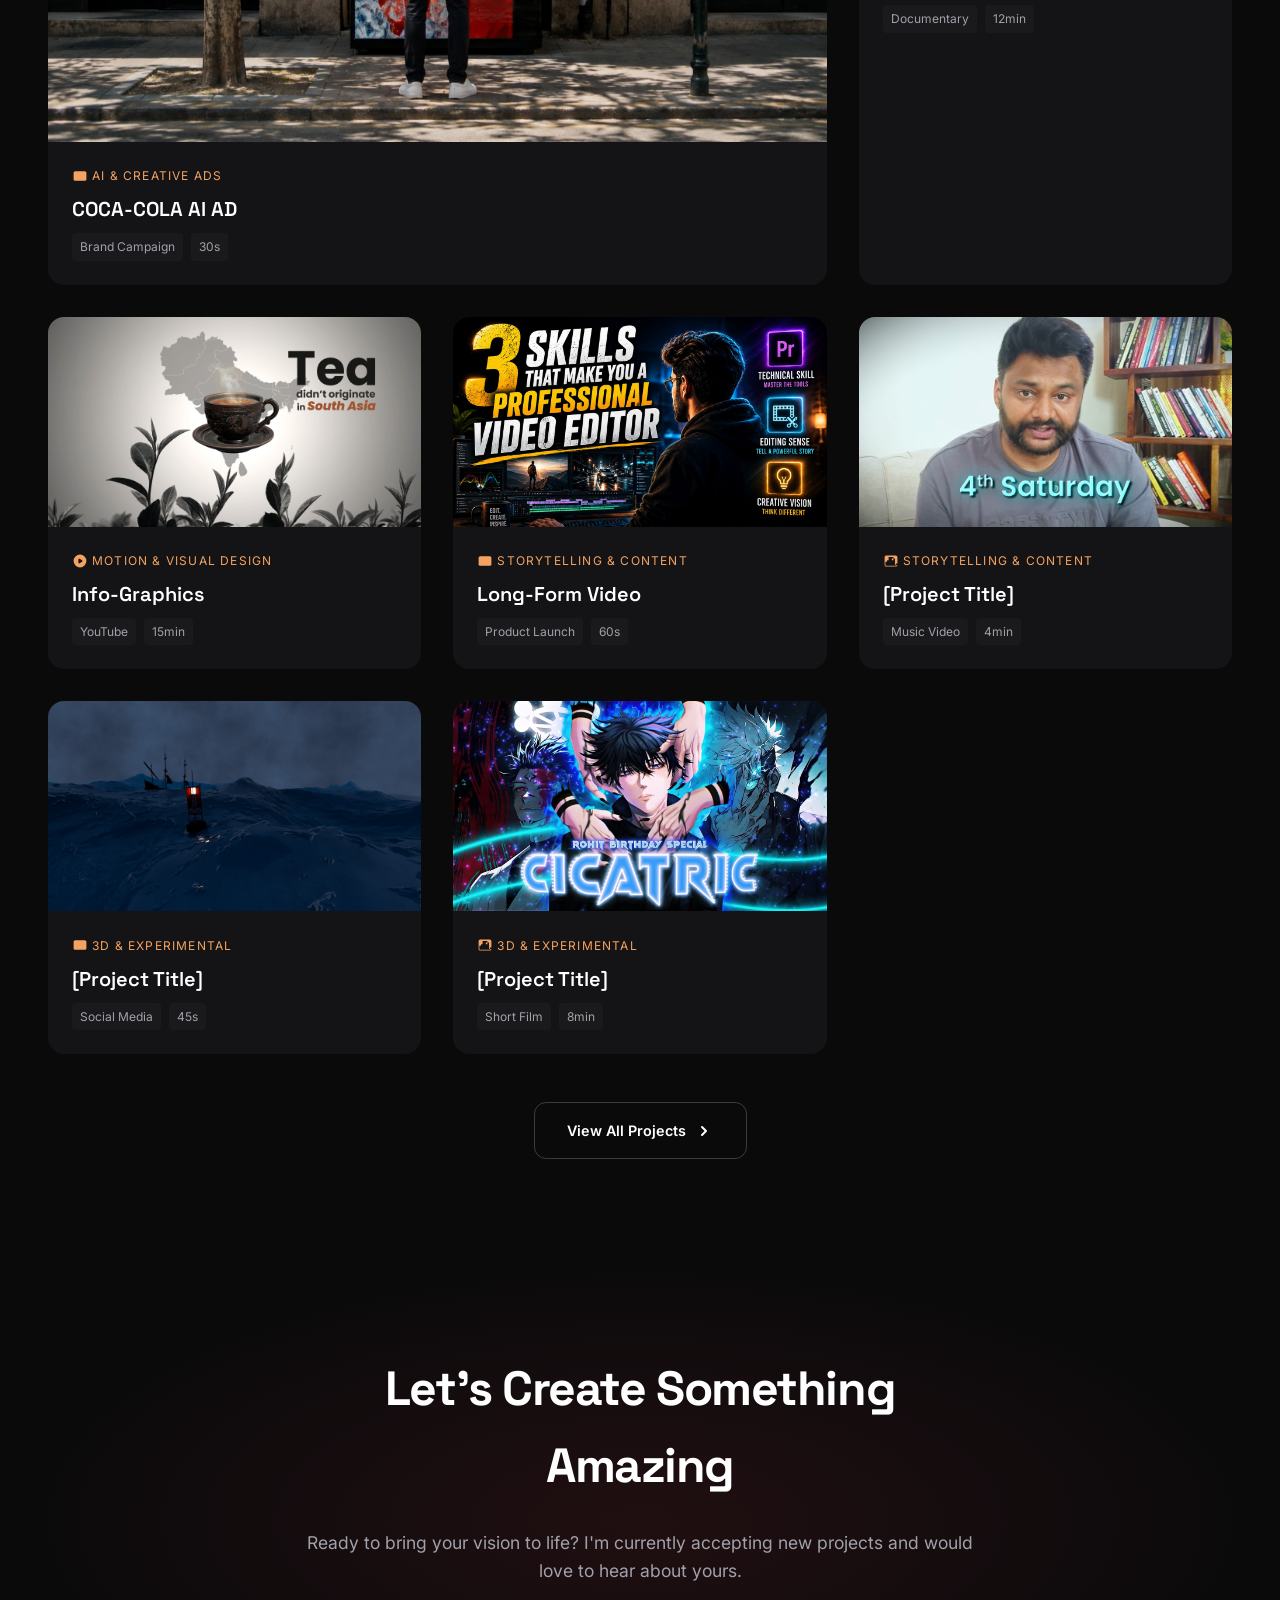
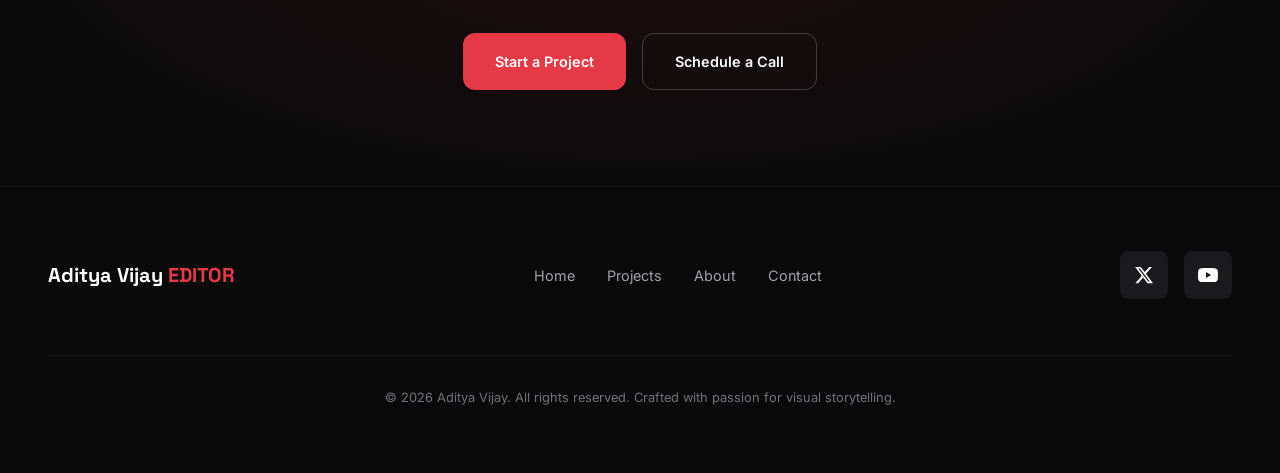
==== commit 20250014: "Update index.html" ====
--- a/video-editor-portfolio/index.html
+++ b/video-editor-portfolio/index.html
@@ -163,7 +163,7 @@
             </svg>
             Motion & Visual Design
           </span>
-          <h3 class="project-title">[Project Title]</h3>
+          <h3 class="project-title">Info-Graphics</h3>
           <div class="project-tags">
             <span class="project-tag">YouTube</span>
             <span class="project-tag">15min</span>
@@ -186,7 +186,7 @@
             </svg>
             Storytelling & Content
           </span>
-          <h3 class="project-title">[Project Title]</h3>
+          <h3 class="project-title">Long-Form Video</h3>
           <div class="project-tags">
             <span class="project-tag">Product Launch</span>
             <span class="project-tag">60s</span>
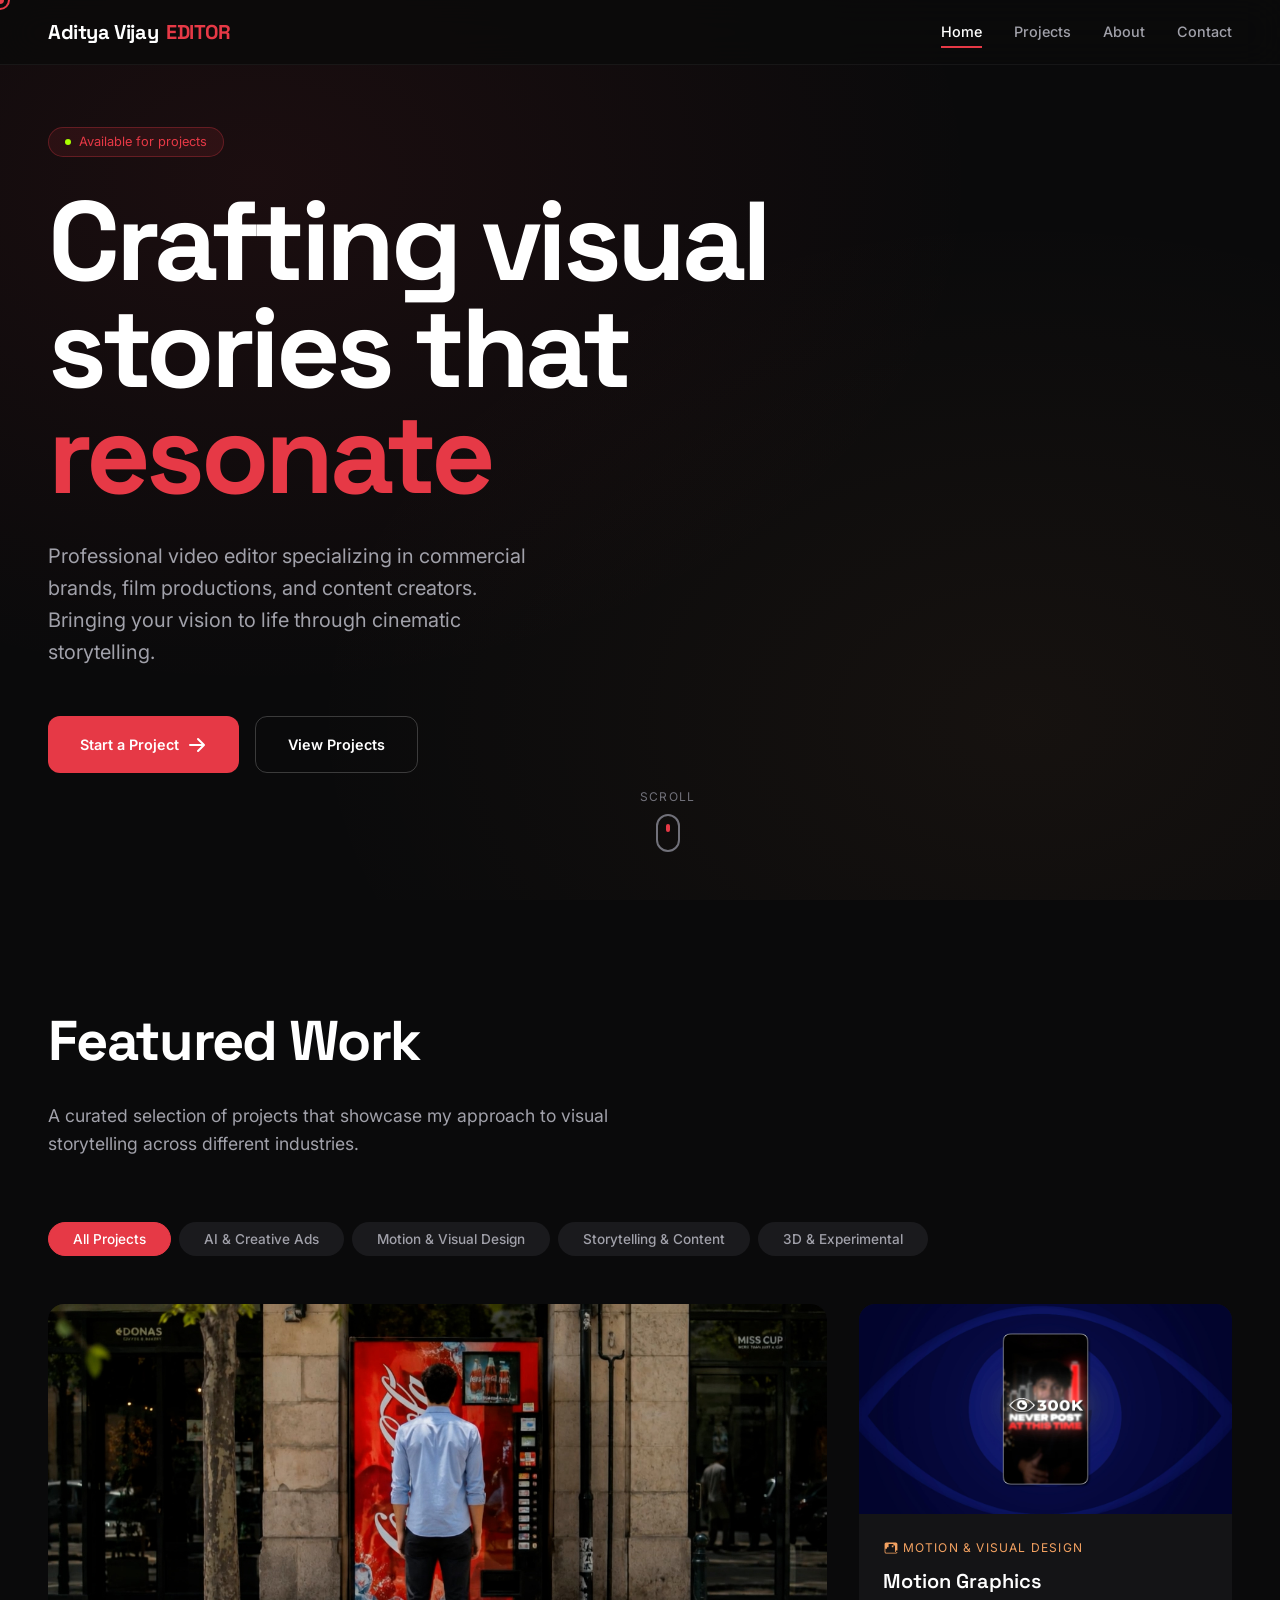
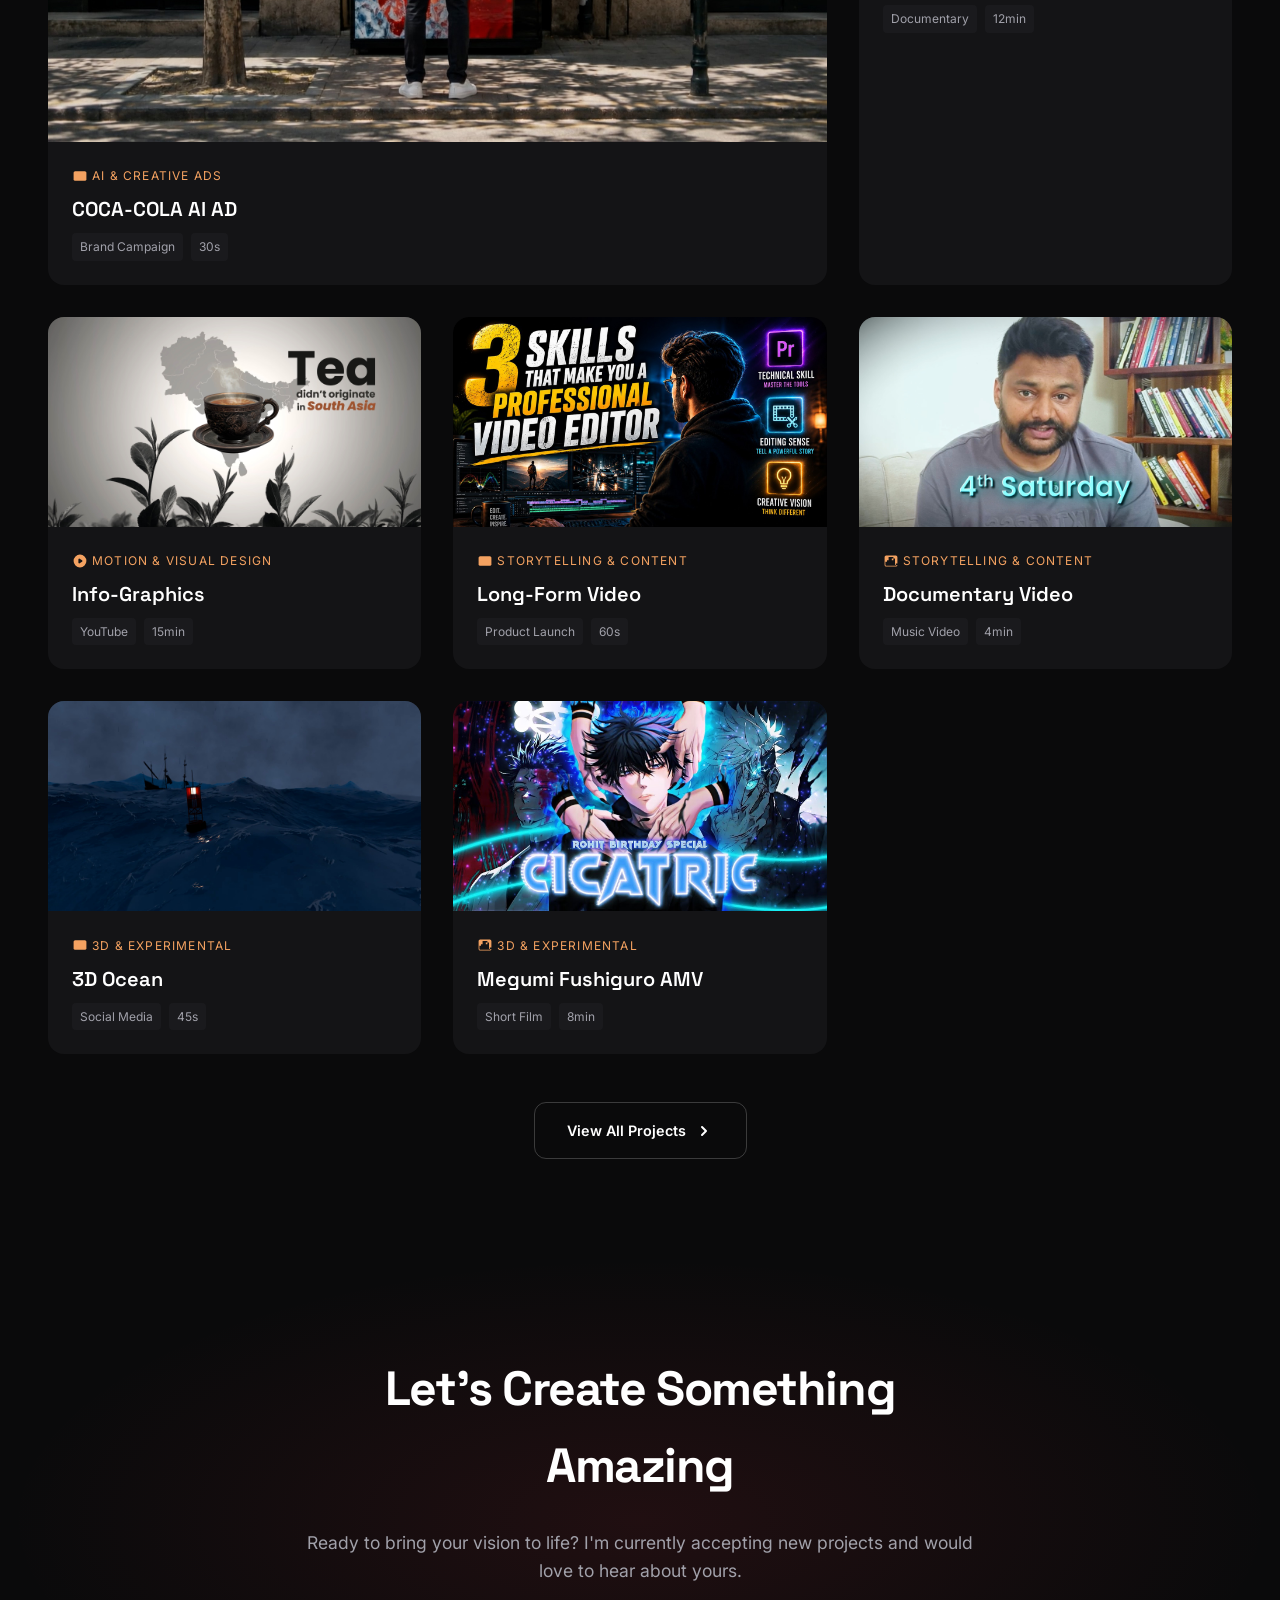
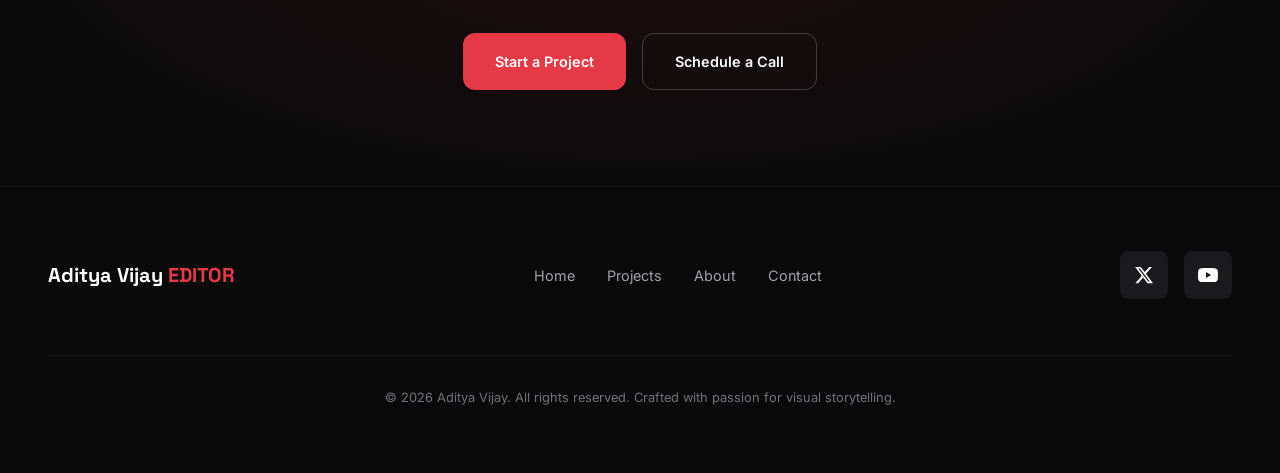
==== commit 1b9c83dc: "Update index.html" ====
--- a/video-editor-portfolio/index.html
+++ b/video-editor-portfolio/index.html
@@ -209,7 +209,7 @@
             </svg>
             Storytelling & Content
           </span>
-          <h3 class="project-title">[Project Title]</h3>
+          <h3 class="project-title">Documentary Video</h3>
           <div class="project-tags">
             <span class="project-tag">Music Video</span>
             <span class="project-tag">4min</span>
@@ -232,7 +232,7 @@
             </svg>
             3D & Experimental
           </span>
-          <h3 class="project-title">[Project Title]</h3>
+          <h3 class="project-title">3D Ocean</h3>
           <div class="project-tags">
             <span class="project-tag">Social Media</span>
             <span class="project-tag">45s</span>
@@ -255,7 +255,7 @@
             </svg>
             3D & Experimental
           </span>
-          <h3 class="project-title">[Project Title]</h3>
+          <h3 class="project-title">Megumi Fushiguro AMV</h3>
           <div class="project-tags">
             <span class="project-tag">Short Film</span>
             <span class="project-tag">8min</span>
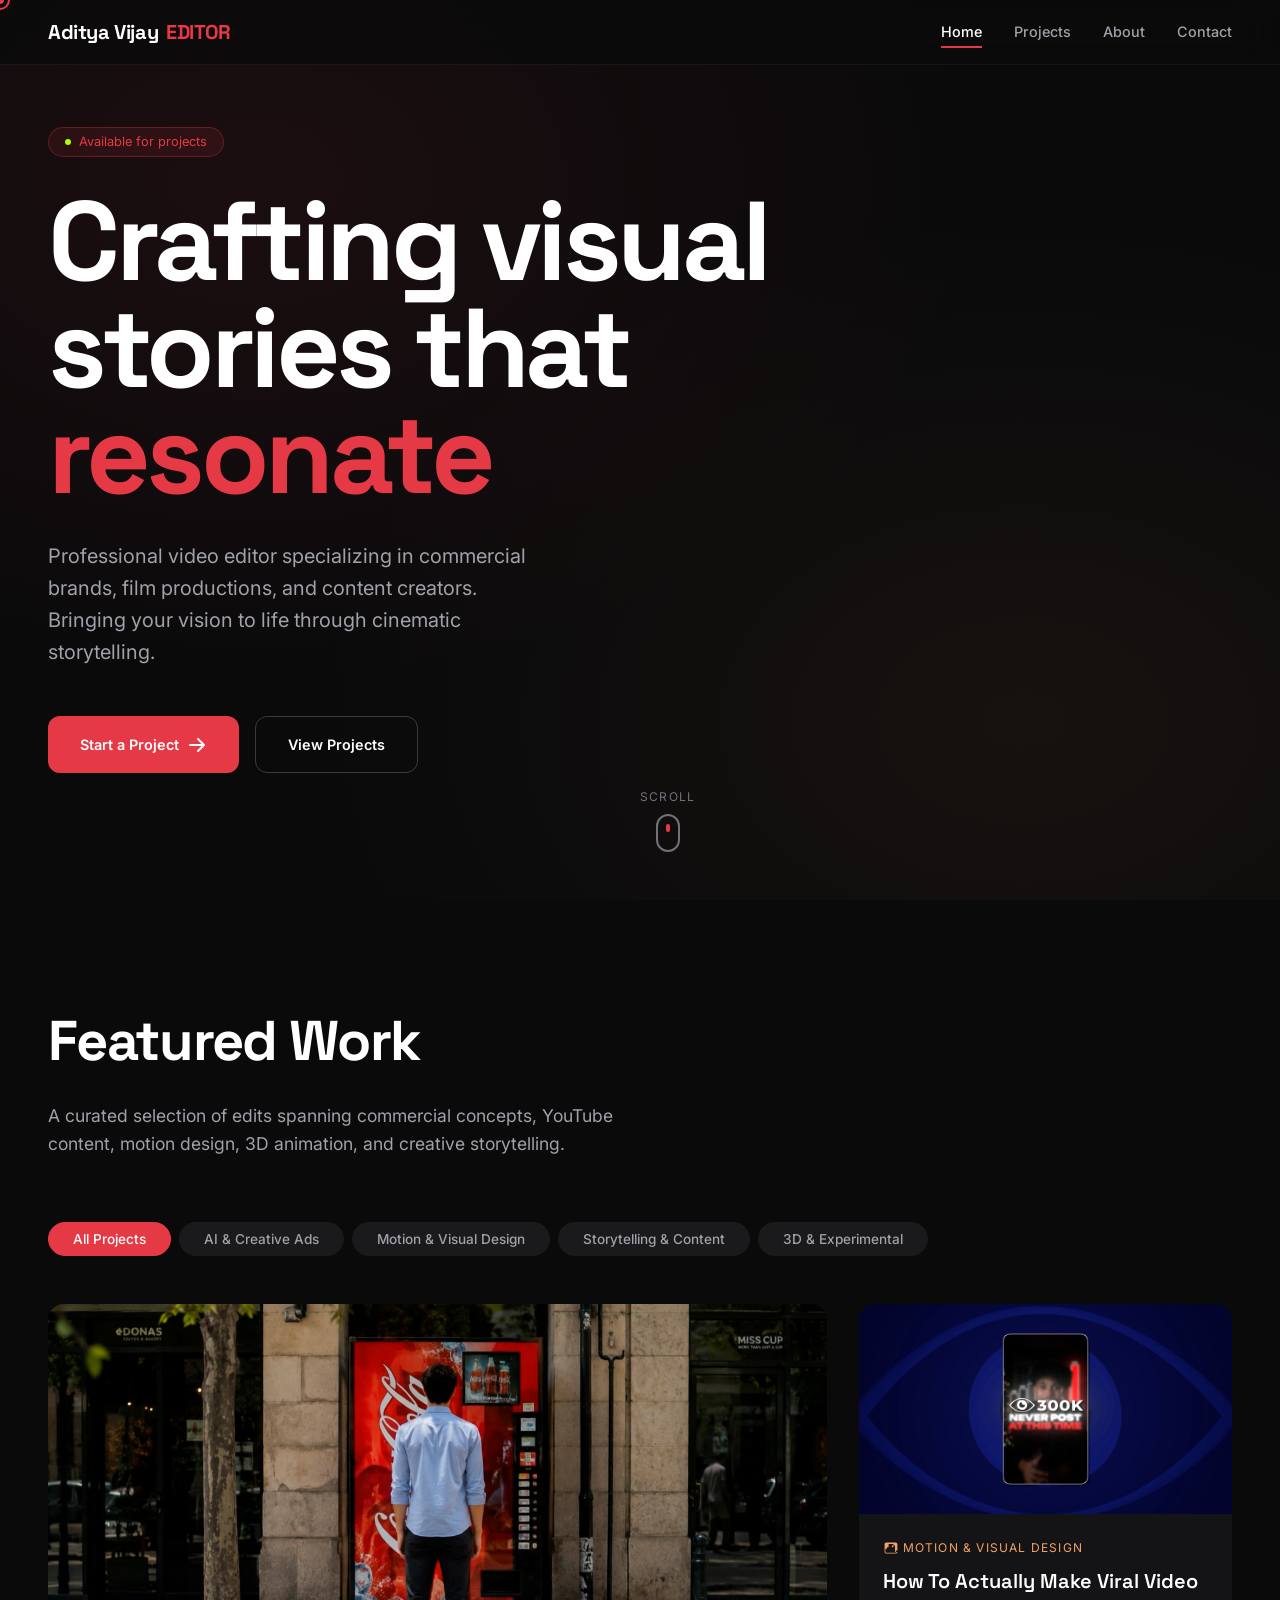
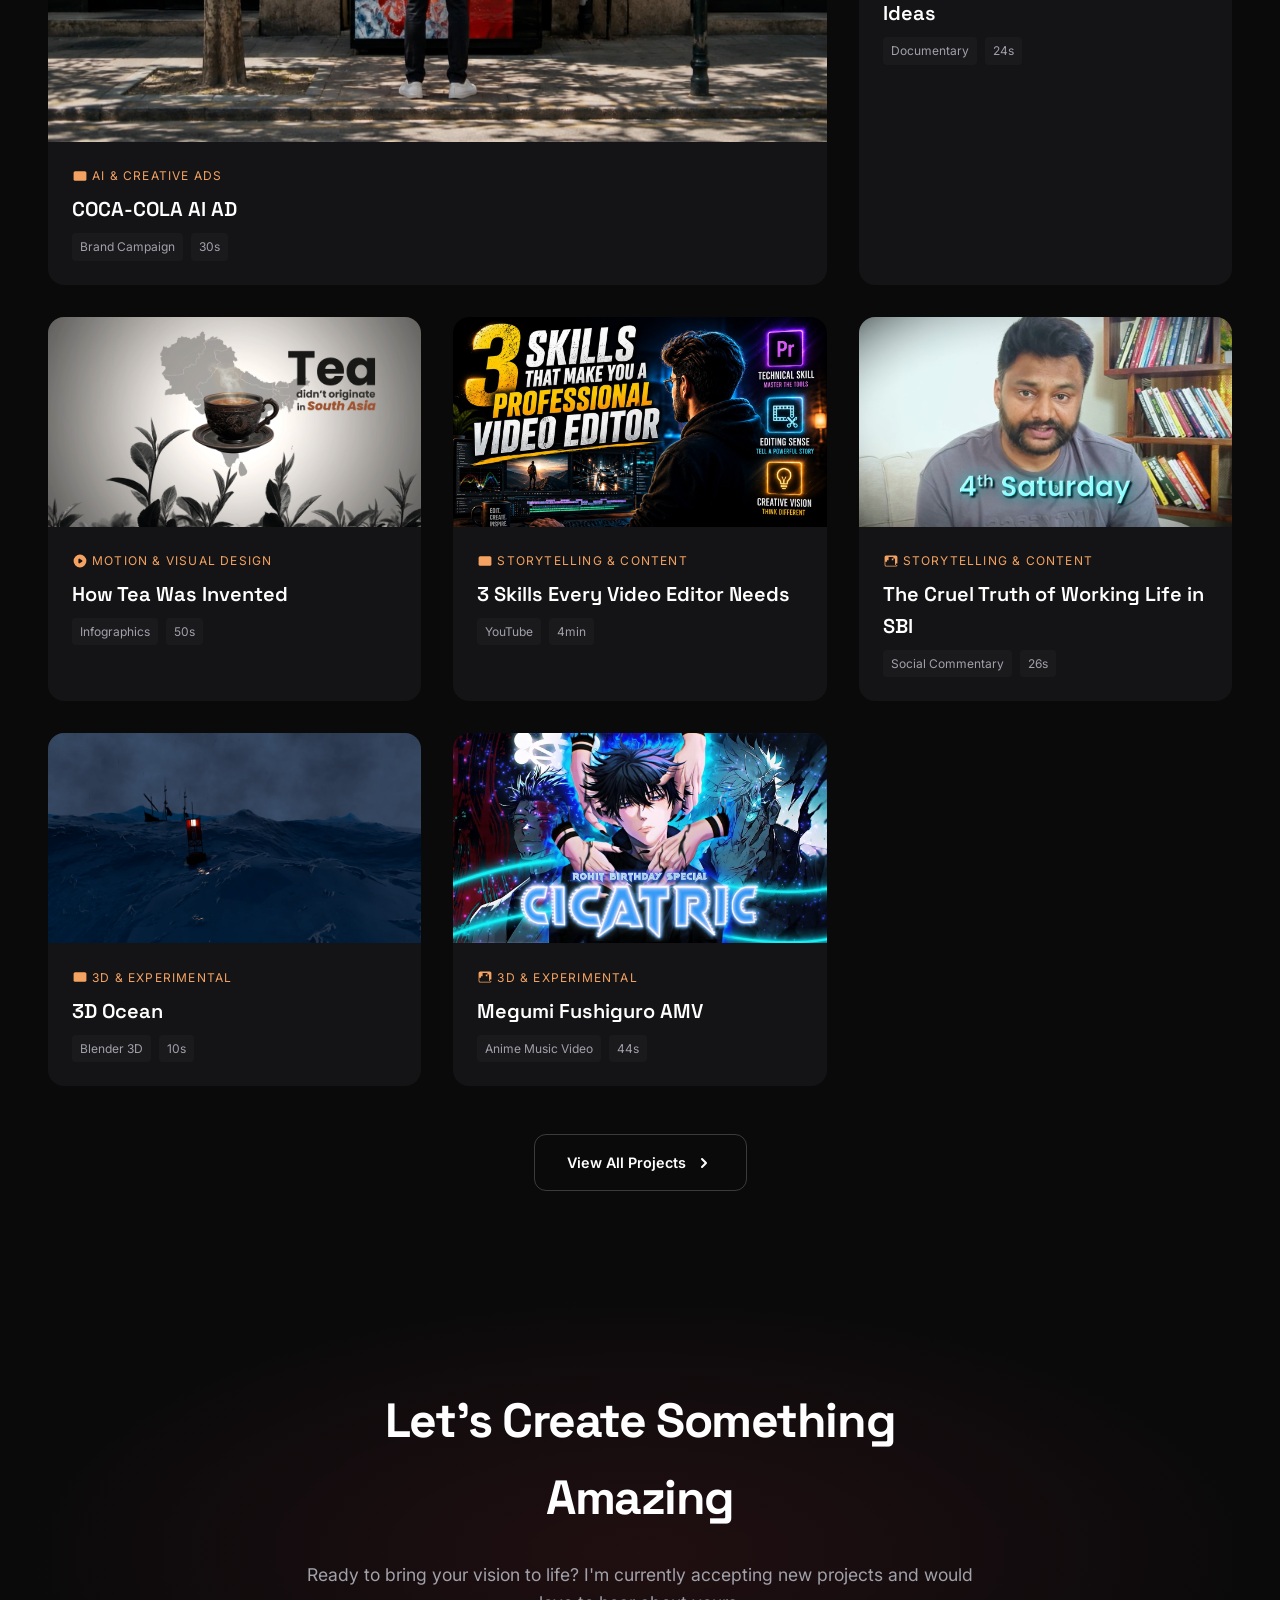
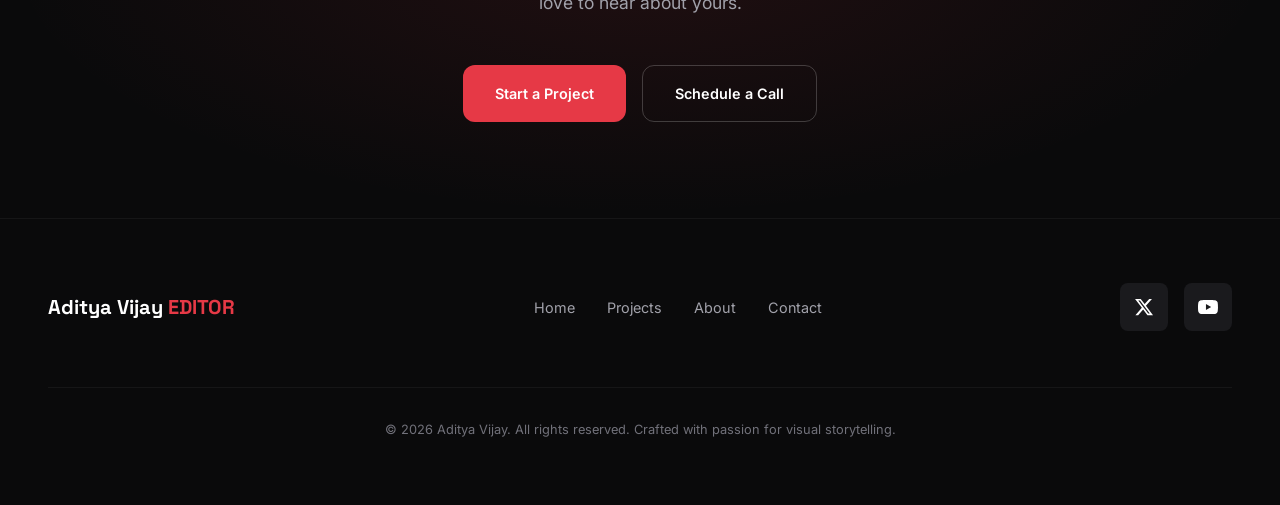
==== commit a9de9c02: "Update index.html" ====
--- a/video-editor-portfolio/index.html
+++ b/video-editor-portfolio/index.html
@@ -87,7 +87,7 @@
   <section id="work" class="section">
     <div class="section-header reveal">
       <h2 class="section-title">Featured Work</h2>
-      <p class="section-subtitle">A curated selection of projects that showcase my approach to visual storytelling across different industries.</p>
+      <p class="section-subtitle">A curated selection of edits spanning commercial concepts, YouTube content, motion design, 3D animation, and creative storytelling.</p>
     </div>
 
     <!-- Filter Buttons -->
@@ -105,7 +105,7 @@
       <article class="project-card large reveal" data-category="ai-ads">
         <div class="project-thumbnail">
           <!-- PLACEHOLDER: Replace src with actual thumbnail -->
-          <img src="Images/AI-AD.jpg" alt="Project thumbnail" loading="lazy">
+          <img src="Images/AI-AD.jpg" alt="COCA-COLA AI AD" loading="lazy">
           <div class="project-overlay">
             <a href="projects/project-1.html" class="btn btn-primary">View Project</a>
           </div>
@@ -140,10 +140,10 @@
             </svg>
             Motion & Visual Design
           </span>
-          <h3 class="project-title">Motion Graphics</h3>
+          <h3 class="project-title">How To Actually Make Viral Video Ideas</h3>
           <div class="project-tags">
             <span class="project-tag">Documentary</span>
-            <span class="project-tag">12min</span>
+            <span class="project-tag">24s</span>
           </div>
         </div>
       </article>
@@ -151,7 +151,7 @@
       <!-- Project 3 - Content Creator -->
       <article class="project-card reveal" data-category="motion">
         <div class="project-thumbnail">
-          <img src="Images/Info-Graphics.jpg" alt="Project thumbnail" loading="lazy">
+          <img src="Images/Info-Graphics.jpg" alt="How To Actually Make Viral Video Ideas" loading="lazy">
           <div class="project-overlay">
             <a href="projects/project-3.html" class="btn btn-primary">View Project</a>
           </div>
@@ -163,10 +163,10 @@
             </svg>
             Motion & Visual Design
           </span>
-          <h3 class="project-title">Info-Graphics</h3>
-          <div class="project-tags">
-            <span class="project-tag">YouTube</span>
-            <span class="project-tag">15min</span>
+          <h3 class="project-title">How Tea Was Invented</h3>
+          <div class="project-tags">
+            <span class="project-tag">Infographics</span>
+            <span class="project-tag">50s</span>
           </div>
         </div>
       </article>
@@ -174,7 +174,7 @@
       <!-- Project 4 - Commercial -->
       <article class="project-card reveal" data-category="storytelling">
         <div class="project-thumbnail">
-          <img src="Images/Longform.jpg" alt="Project thumbnail" loading="lazy">
+          <img src="Images/Longform.jpg" alt="3 Skills Every Video Editor Needs" loading="lazy">
           <div class="project-overlay">
             <a href="projects/project-4.html" class="btn btn-primary">View Project</a>
           </div>
@@ -186,10 +186,10 @@
             </svg>
             Storytelling & Content
           </span>
-          <h3 class="project-title">Long-Form Video</h3>
-          <div class="project-tags">
-            <span class="project-tag">Product Launch</span>
-            <span class="project-tag">60s</span>
+          <h3 class="project-title">3 Skills Every Video Editor Needs</h3>
+          <div class="project-tags">
+            <span class="project-tag">YouTube</span>
+            <span class="project-tag">4min</span>
           </div>
         </div>
       </article>
@@ -197,7 +197,7 @@
       <!-- Project 5 - Film -->
       <article class="project-card reveal" data-category="storytelling">
         <div class="project-thumbnail">
-          <img src="Images/Documentary.jpg" alt="Project thumbnail" loading="lazy">
+          <img src="Images/Documentary.jpg" alt="The Cruel Truth of Working Life in SBI" loading="lazy">
           <div class="project-overlay">
             <a href="projects/project-5.html" class="btn btn-primary">View Project</a>
           </div>
@@ -209,10 +209,10 @@
             </svg>
             Storytelling & Content
           </span>
-          <h3 class="project-title">Documentary Video</h3>
-          <div class="project-tags">
-            <span class="project-tag">Music Video</span>
-            <span class="project-tag">4min</span>
+          <h3 class="project-title">The Cruel Truth of Working Life in SBI</h3>
+          <div class="project-tags">
+            <span class="project-tag">Social Commentary</span>
+            <span class="project-tag">26s</span>
           </div>
         </div>
       </article>
@@ -220,9 +220,9 @@
       <!-- Project 7 - Commercial -->
       <article class="project-card reveal" data-category="3d">
         <div class="project-thumbnail">
-          <img src="Images/3D.jpg" alt="Project thumbnail" loading="lazy">
-          <div class="project-overlay">
-            <a href="projects/project-7.html" class="btn btn-primary">View Project</a>
+          <img src="Images/3D.jpg" alt="3D Ocean" loading="lazy">
+          <div class="project-overlay">
+            <a href="projects/project-6.html" class="btn btn-primary">View Project</a>
           </div>
         </div>
         <div class="project-info">
@@ -234,8 +234,8 @@
           </span>
           <h3 class="project-title">3D Ocean</h3>
           <div class="project-tags">
-            <span class="project-tag">Social Media</span>
-            <span class="project-tag">45s</span>
+            <span class="project-tag">Blender 3D</span>
+            <span class="project-tag">10s</span>
           </div>
         </div>
       </article>
@@ -245,7 +245,7 @@
         <div class="project-thumbnail">
           <img src="Images/AMV.jpg" loading="lazy">
           <div class="project-overlay">
-            <a href="projects/project-8.html" class="btn btn-primary">View Project</a>
+            <a href="projects/project-7.html" class="btn btn-primary">View Project</a>
           </div>
         </div>
         <div class="project-info">
@@ -257,8 +257,8 @@
           </span>
           <h3 class="project-title">Megumi Fushiguro AMV</h3>
           <div class="project-tags">
-            <span class="project-tag">Short Film</span>
-            <span class="project-tag">8min</span>
+            <span class="project-tag">Anime Music Video</span>
+            <span class="project-tag">44s</span>
           </div>
         </div>
       </article>
--- a/video-editor-portfolio/css/styles.css
+++ b/video-editor-portfolio/css/styles.css
@@ -703,14 +703,15 @@
 
 .project-video {
   width: 100%;
-  max-width: 1200px;
+  max-width: 1400px;
   margin: 0 auto;
-  padding: var(--space-2xl);
+  padding: var(--space-xl) var(--space-2xl);
 }
 
 .video-container {
   position: relative;
-  aspect-ratio: 16/9;
+  width: 100%;
+  aspect-ratio: 16 / 9;
   border-radius: var(--radius-xl);
   overflow: hidden;
   background: var(--color-bg-tertiary);
@@ -718,6 +719,7 @@
 
 .video-container iframe,
 .video-container video {
+  display: block;
   width: 100%;
   height: 100%;
   border: none;
@@ -1393,4 +1395,4 @@
 .mt-3 { margin-top: var(--space-lg); }
 .mt-4 { margin-top: var(--space-xl); }
 .mt-5 { margin-top: var(--space-2xl); }
-.mt-6 { margin-top: var(--space-3xl); }+.mt-6 { margin-top: var(--space-3xl); }
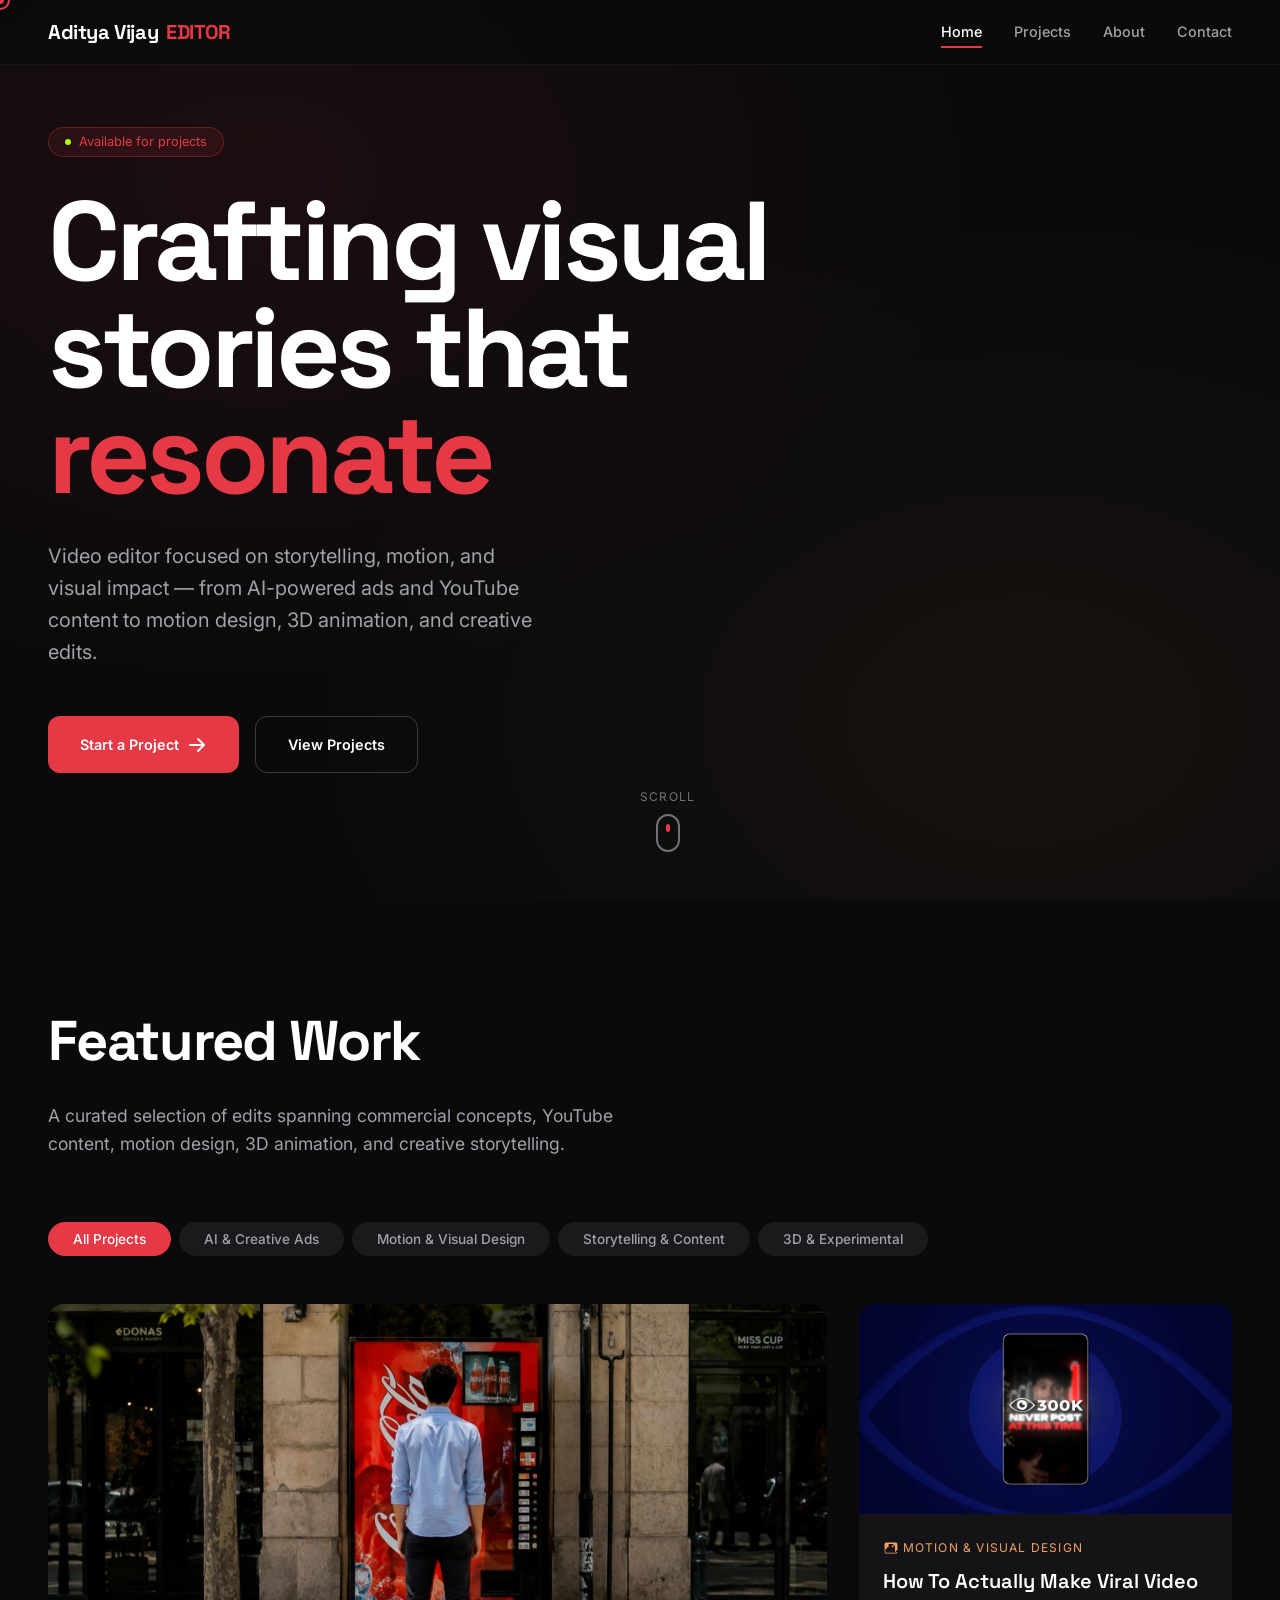
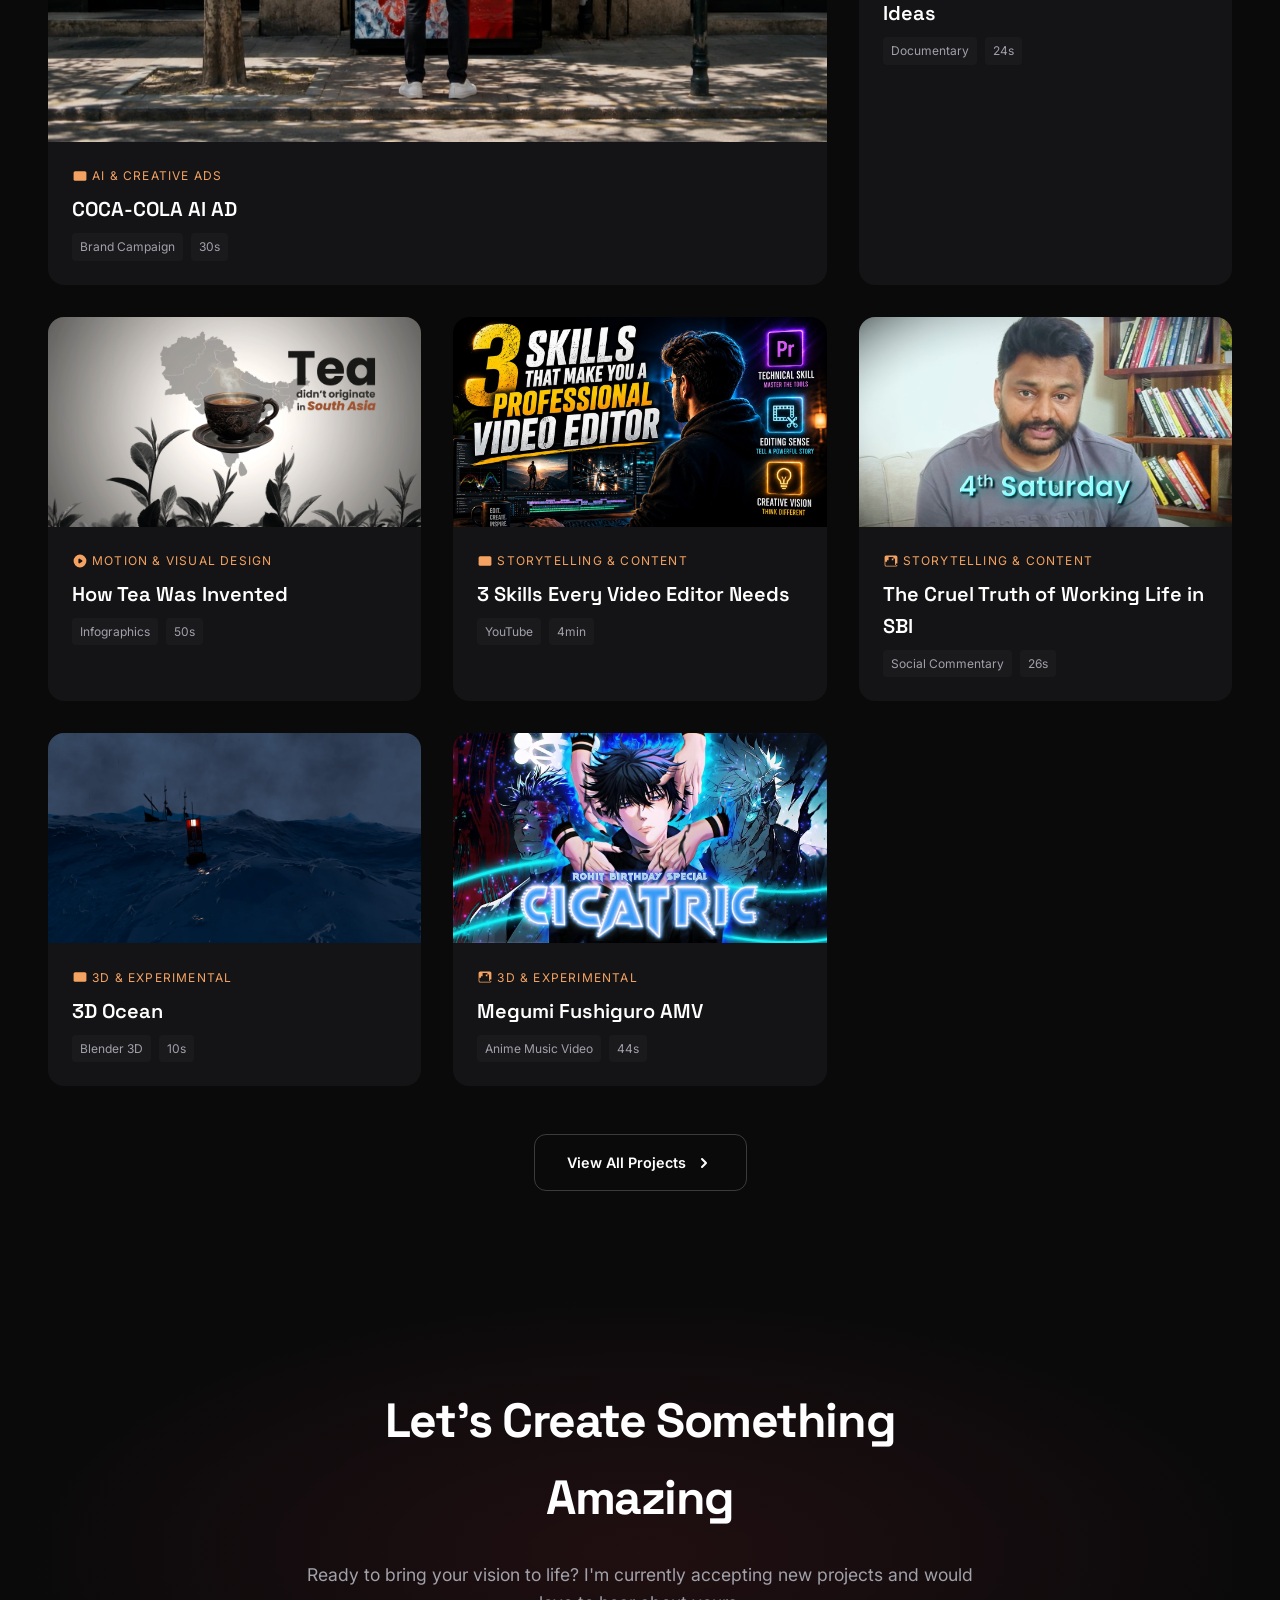
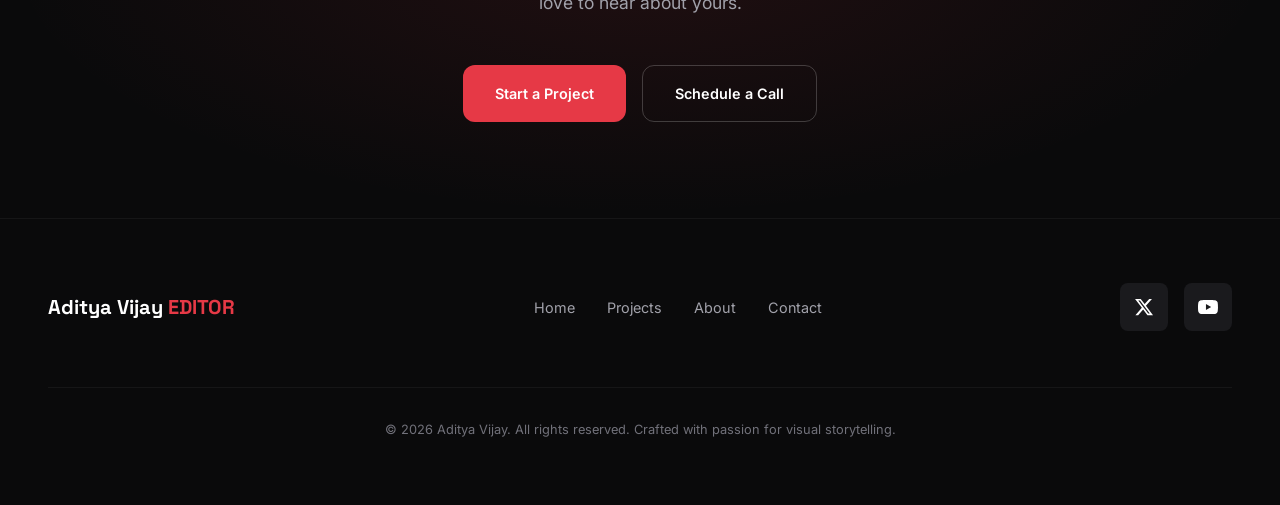
==== commit 4120a692: "Update index.html" ====
--- a/video-editor-portfolio/index.html
+++ b/video-editor-portfolio/index.html
@@ -3,14 +3,14 @@
 <head>
   <meta charset="UTF-8">
   <meta name="viewport" content="width=device-width, initial-scale=1.0">
-  <meta name="description" content="Professional video editor portfolio showcasing commercial, film, and content creator projects. Specializing in cinematic storytelling and impactful visual narratives.">
-  <meta name="keywords" content="video editor, video editing, film editing, commercial video, content creator, youtube editor, documentary editing">
+  <meta name="description" content="Aditya Vijay is a video editor specializing in creative advertising, YouTube content, motion design, 3D animation, and cinematic storytelling.">
+  <meta name="keywords" content="video editor, video editing, YouTube editor, motion graphics, 3D animation, AI video editing, short form video editor, creative video editing">
   <meta name="author" content="Aditya Vijay">
 
   <!-- Open Graph / Social -->
   <meta property="og:type" content="website">
   <meta property="og:title" content="Aditya Vijay - Video Editor">
-  <meta property="og:description" content="Professional video editor specializing in commercial, film, and content creator projects.">
+  <meta property="og:description" content="Video editing across creative advertising, YouTube content, motion design, 3D animation, and cinematic storytelling by Aditya Vijay.">
   <meta property="og:image" content="images/og-image.jpg">
 
   <!-- Favicon -->
@@ -62,7 +62,7 @@
         <span class="line">stories that <span class="highlight">resonate</span></span>
       </h1>
       <p class="hero-subtitle">
-        Professional video editor specializing in commercial brands, film productions, and content creators. Bringing your vision to life through cinematic storytelling.
+        Video editor focused on storytelling, motion, and visual impact — from AI-powered ads and YouTube content to motion design, 3D animation, and creative edits.
       </p>
       <div class="hero-cta">
         <a href="contact.html" class="btn btn-primary">
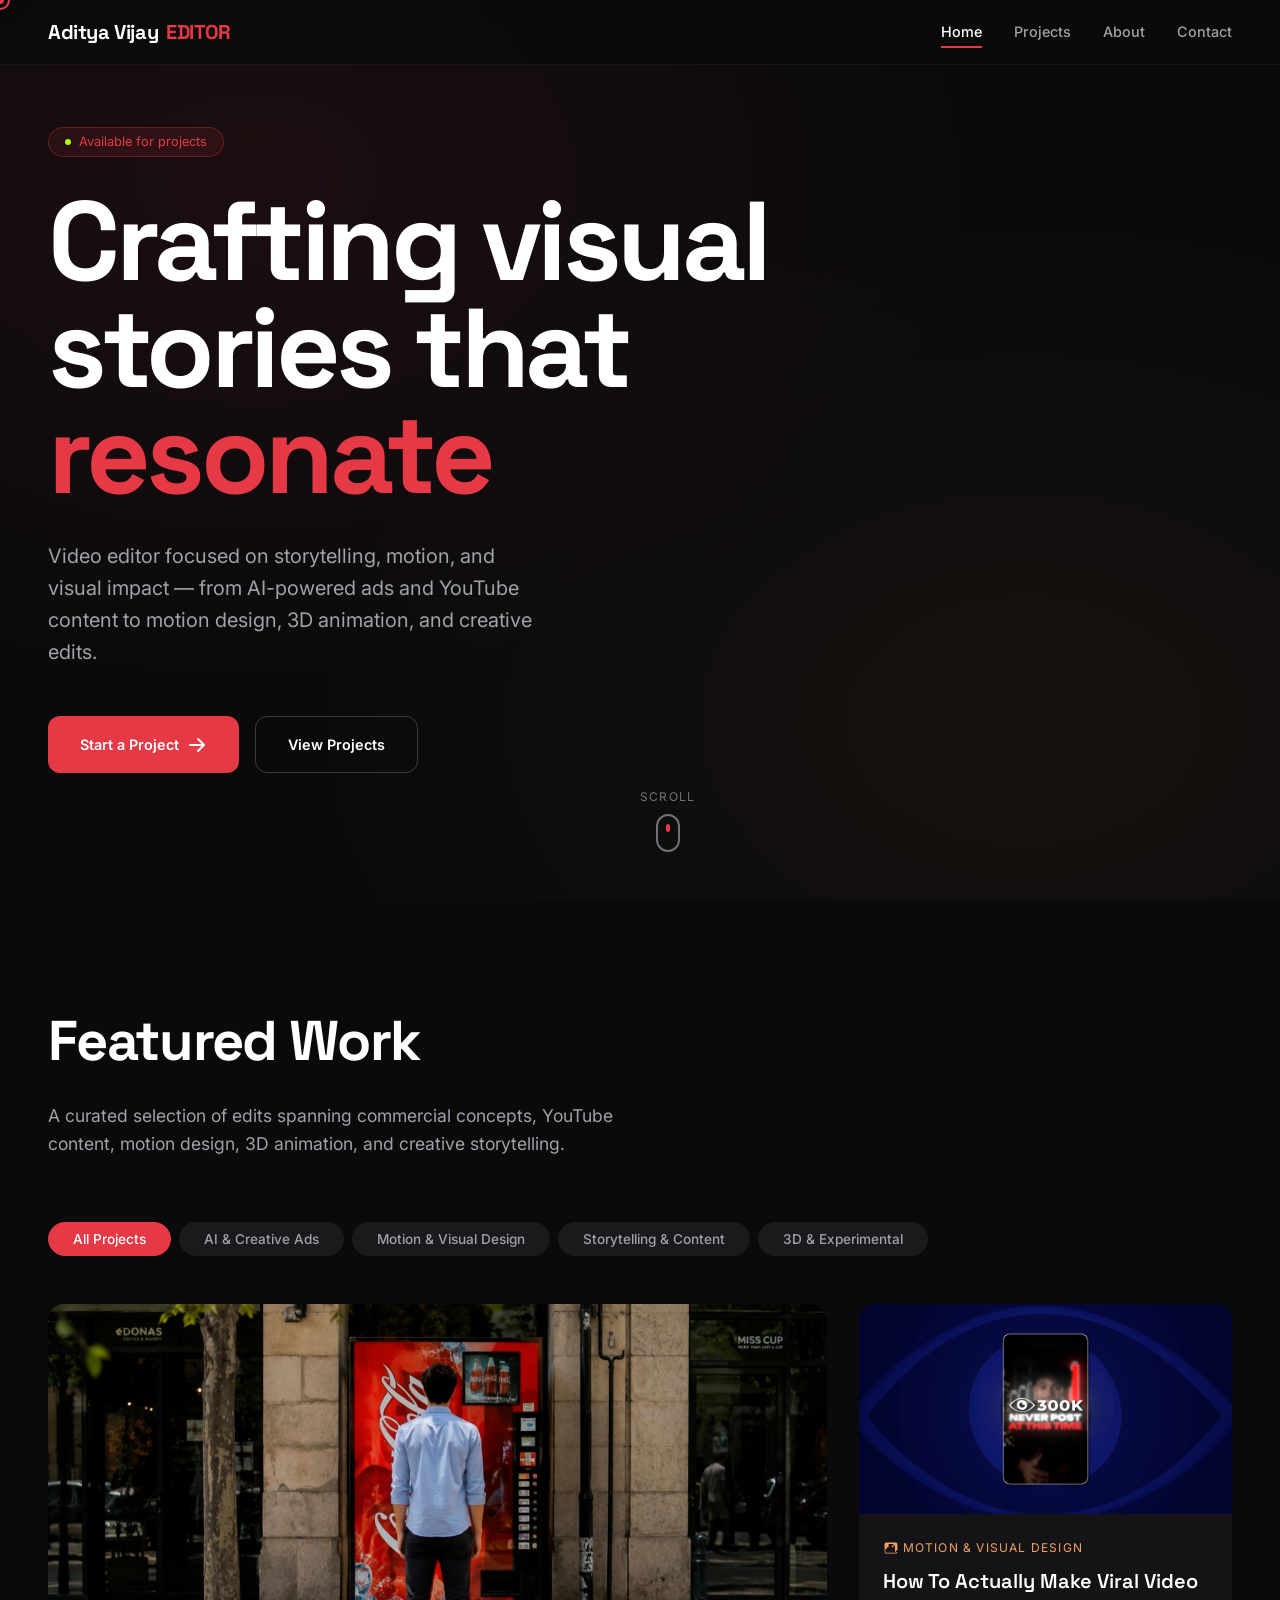
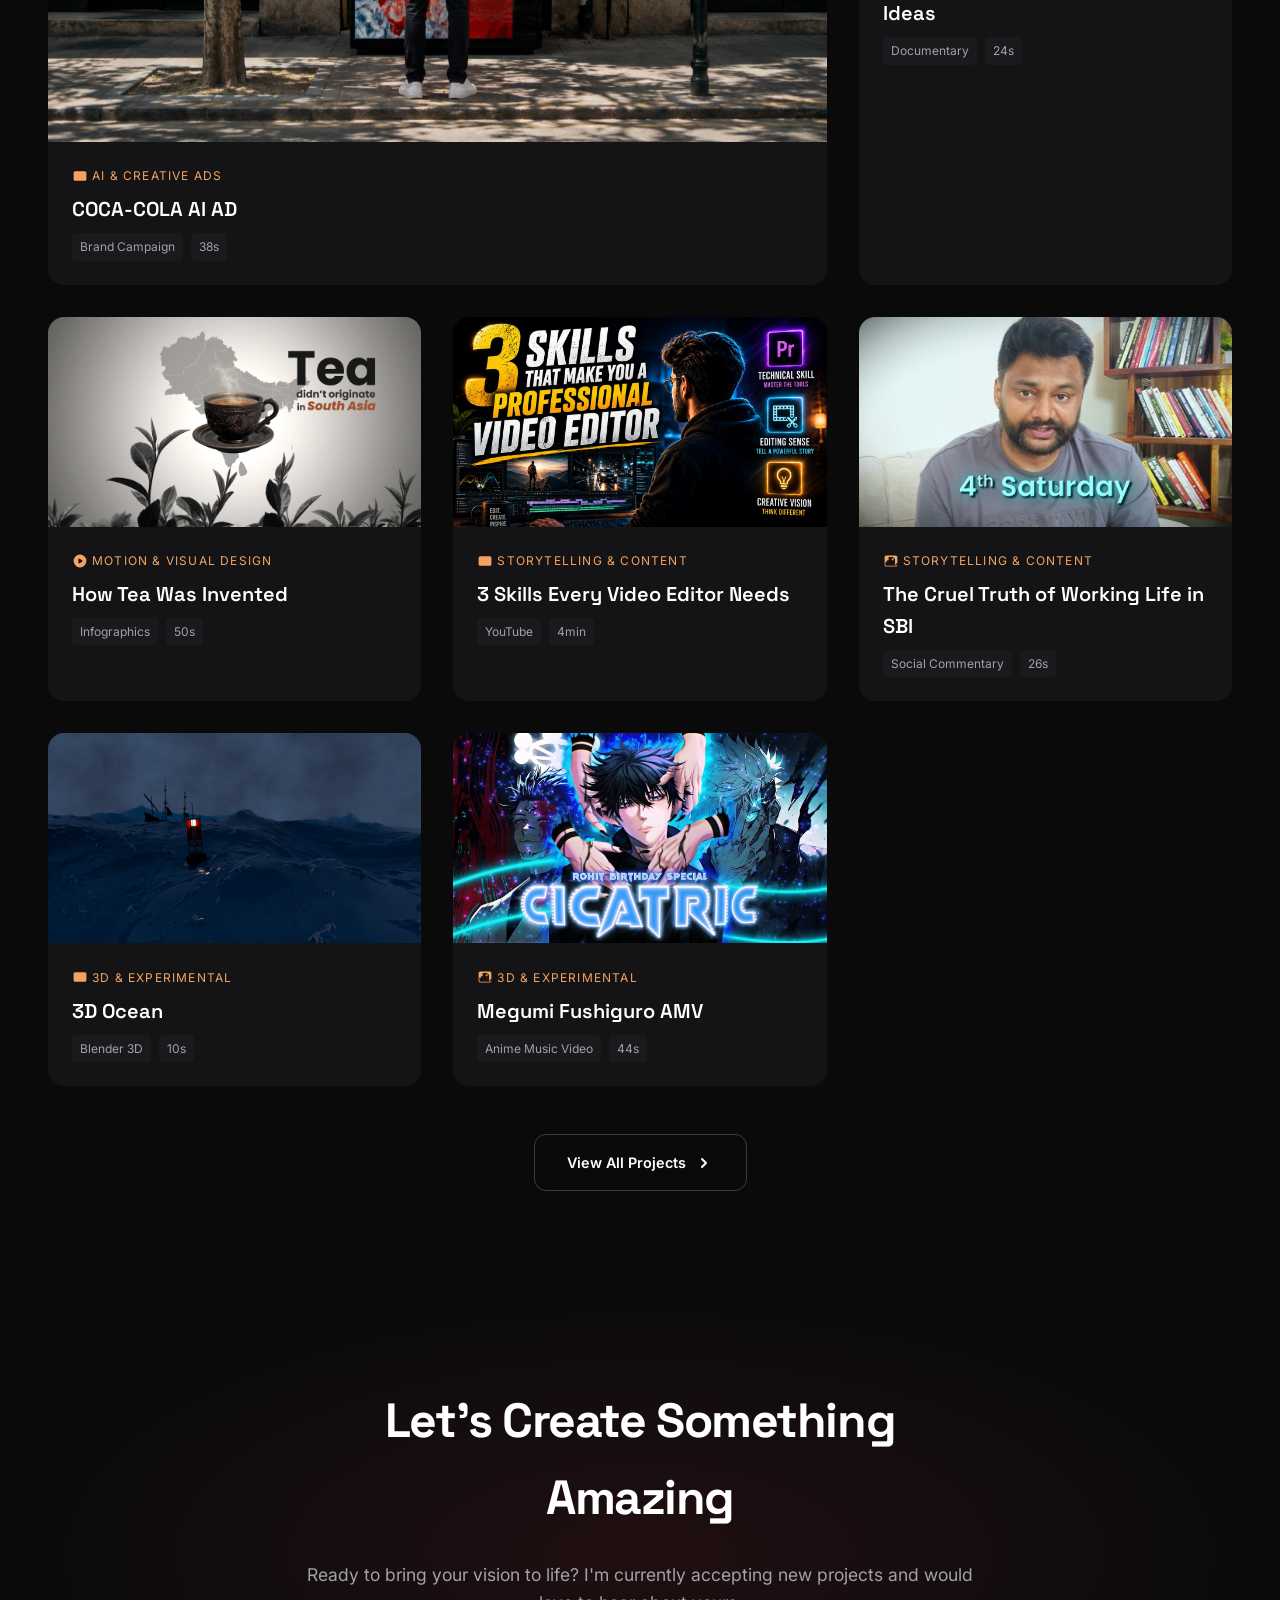
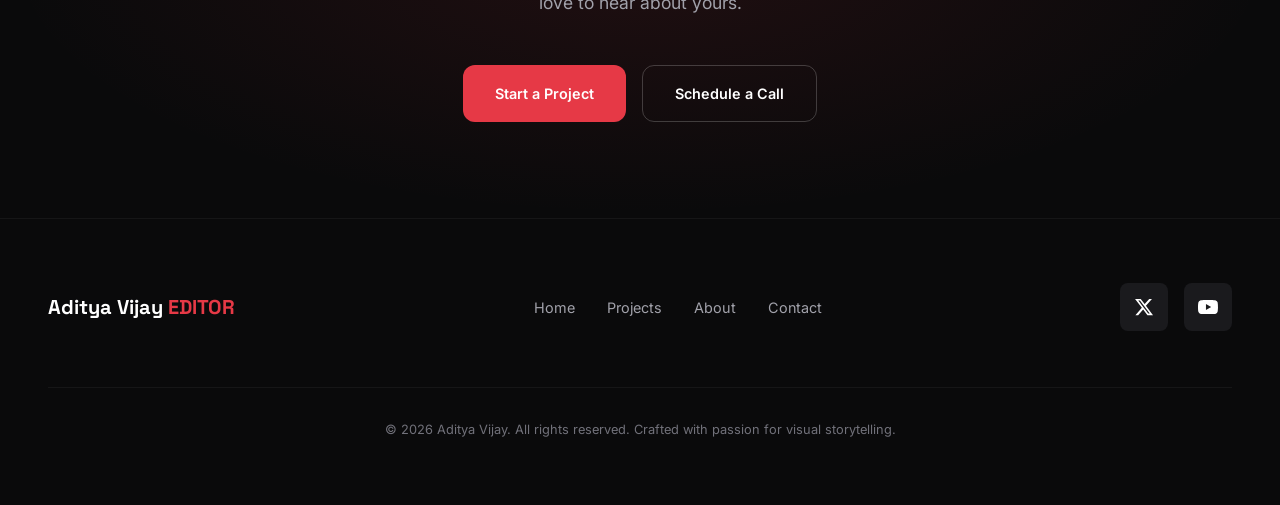
==== commit 555b1868: "Update index.html" ====
--- a/video-editor-portfolio/index.html
+++ b/video-editor-portfolio/index.html
@@ -120,7 +120,7 @@
           <h3 class="project-title">COCA-COLA AI AD</h3>
           <div class="project-tags">
             <span class="project-tag">Brand Campaign</span>
-            <span class="project-tag">30s</span>
+            <span class="project-tag">38s</span>
           </div>
         </div>
       </article>
--- a/video-editor-portfolio/css/styles.css
+++ b/video-editor-portfolio/css/styles.css
@@ -797,6 +797,9 @@
   width: 100%;
   height: 100%;
   object-fit: cover;
+  object-position: center top;
+  transform: scale(1.25);
+  transform-origin: center top;
 }
 
 .about-text {
